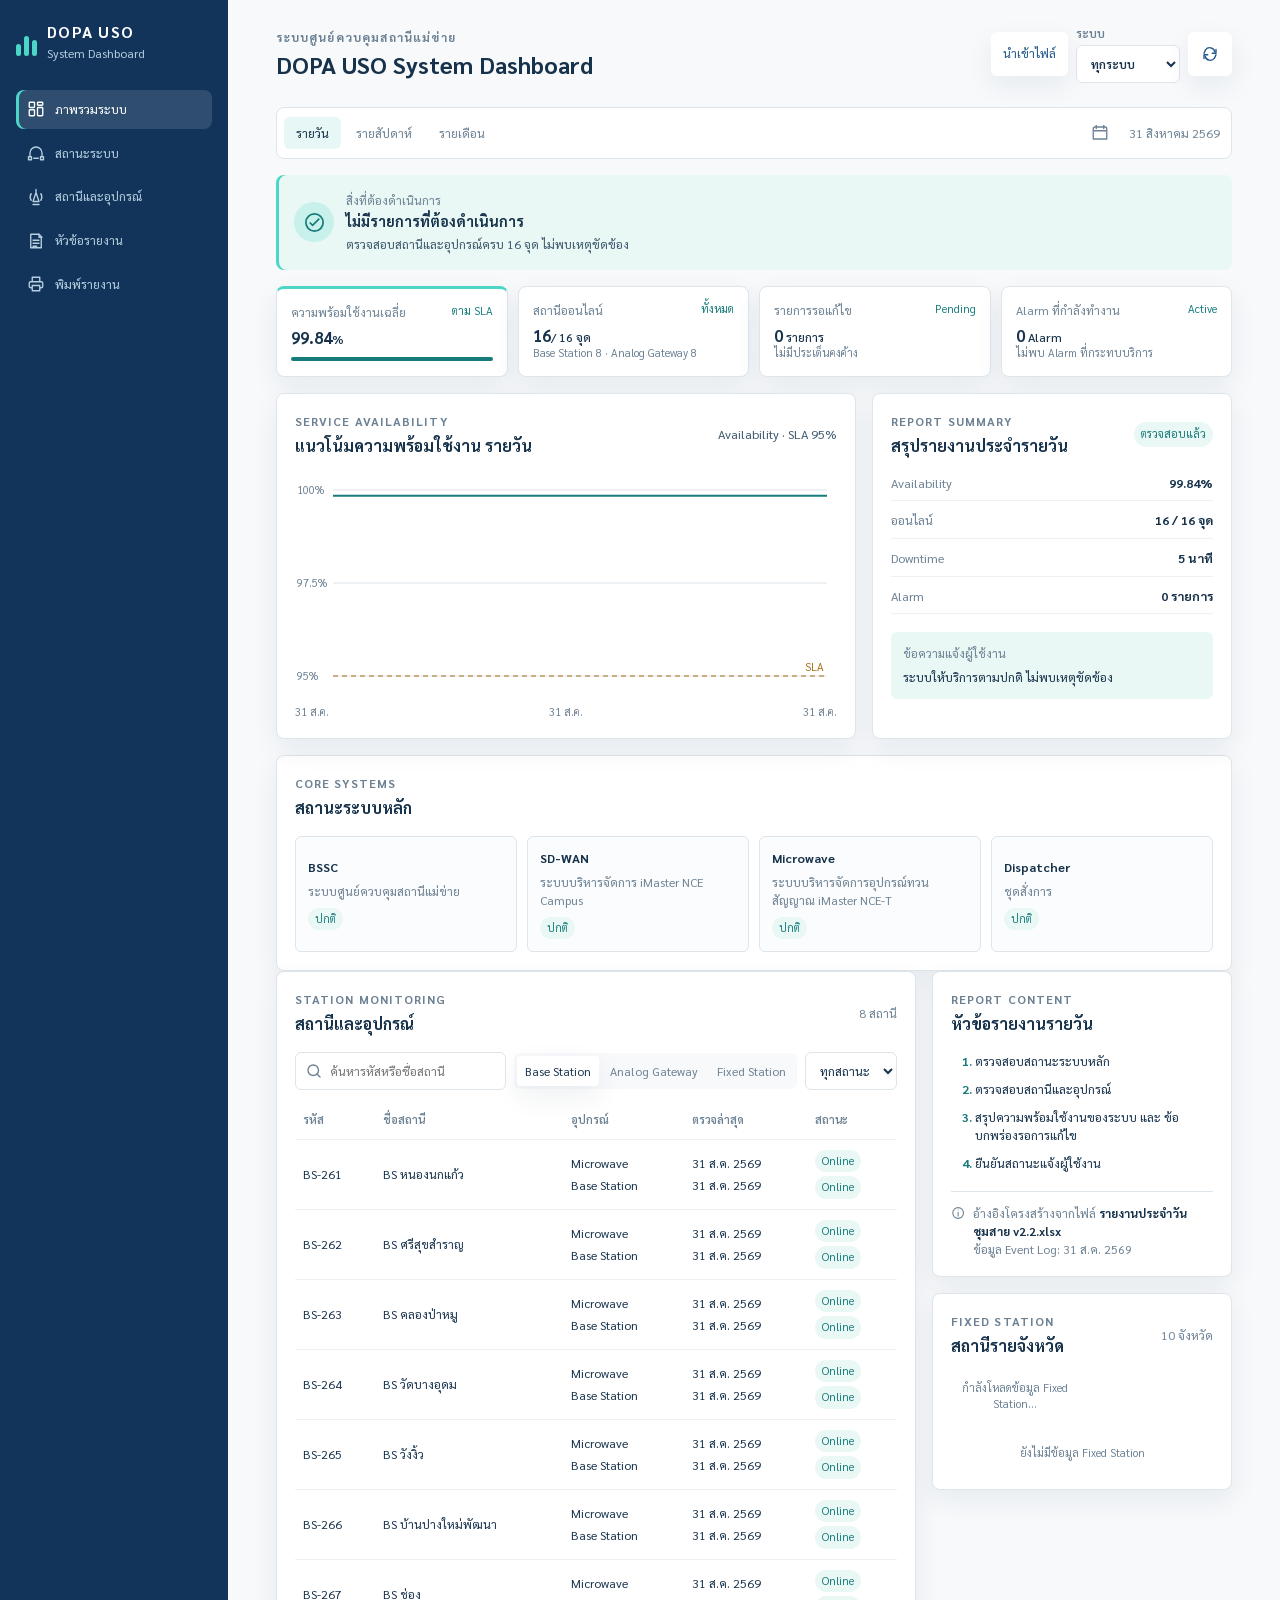
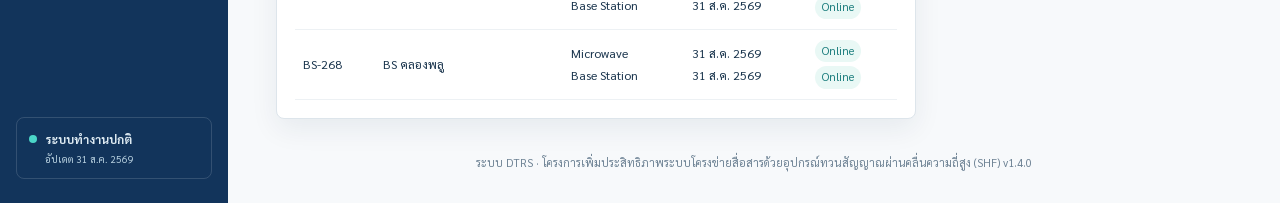
==== index.html @ a00d9adc "Integrate Fixed Station dashboard" ====
<!doctype html>
<html lang="th">

<head>
  <meta charset="UTF-8" />
  <meta name="viewport" content="width=device-width, initial-scale=1.0" />
  <meta name="theme-color" content="#12345b" />
  <meta name="description" content="แดชบอร์ดสรุปสถานะระบบ DTRS สำหรับรายงานรายวัน รายสัปดาห์ และรายเดือน" />
  <title>DOPA USO System Dashboard</title>
  <link rel="preconnect" href="https://fonts.googleapis.com" />
  <link rel="preconnect" href="https://fonts.gstatic.com" crossorigin />
  <link
    href="https://fonts.googleapis.com/css2?family=Inter:wght@400;500;600;700&family=Noto+Sans+Thai:wght@400;500;600;700&family=Sarabun:wght@400;500;600;700&display=swap"
    rel="stylesheet" />
  <link rel="stylesheet" href="./styles.css" />
  <link rel="stylesheet" href="./fixed-station.css" />
</head>

<body>
  <div class="app-shell">
    <aside class="sidebar" aria-label="เมนูหลัก">
      <div class="brand">
        <div class="brand-mark" aria-hidden="true"><span></span><span></span><span></span></div>
        <div>
          <strong>DOPA USO</strong>
          <small>System Dashboard</small>
        </div>
      </div>

      <nav class="nav-list">
        <button class="nav-item active" type="button" aria-current="page">
          <svg aria-hidden="true" viewBox="0 0 24 24">
            <rect x="3" y="3" width="7" height="7" rx="1" />
            <rect x="14" y="3" width="7" height="4" rx="1" />
            <rect x="14" y="10" width="7" height="11" rx="1" />
            <rect x="3" y="13" width="7" height="8" rx="1" />
          </svg>
          <span>ภาพรวมระบบ</span>
        </button>
        <button class="nav-item" type="button" data-scroll="systems">
          <svg aria-hidden="true" viewBox="0 0 24 24">
            <path d="M4 17v-5a8 8 0 0 1 16 0v5" />
            <path d="M2 17h4v4H2zM18 17h4v4h-4z" />
            <path d="M9 19h6" />
          </svg>
          <span>สถานะระบบ</span>
        </button>
        <button class="nav-item" type="button" data-scroll="stations">
          <svg aria-hidden="true" viewBox="0 0 24 24">
            <path d="M12 2v4M8 22h8M10 18h4M12 6l-4 12h8z" />
            <path d="M5.5 7.5a9 9 0 0 0 0 9M18.5 7.5a9 9 0 0 1 0 9" />
          </svg>
          <span>สถานีและอุปกรณ์</span>
        </button>
        <button class="nav-item" type="button" data-scroll="report-content">
          <svg aria-hidden="true" viewBox="0 0 24 24">
            <path d="M5 3h11l3 3v15H5z" />
            <path d="M16 3v4h4M8 11h8M8 15h8M8 19h5" />
          </svg>
          <span>หัวข้อรายงาน</span>
        </button>
        <button class="nav-item" id="print-report-nav" type="button">
          <svg aria-hidden="true" viewBox="0 0 24 24">
            <path d="M7 8V3h10v5M7 17H5a2 2 0 0 1-2-2v-4a2 2 0 0 1 2-2h14a2 2 0 0 1 2 2v4a2 2 0 0 1-2 2h-2M7 14h10v7H7z" />
          </svg>
          <span>พิมพ์รายงาน</span>
        </button>
      </nav>

      <div class="sidebar-note">
        <span class="live-dot"></span>
        <div><strong>ระบบทำงานปกติ</strong><small id="last-updated">อัปเดตข้อมูลล่าสุด</small></div>
      </div>
    </aside>

    <main class="main-content">
      <!-- Print-only header: logos + project title -->
      <div class="print-header" aria-hidden="true">
        <div class="print-logo-box">
          <img src="./logo/Nbtc.png" alt="สำนักงาน กสทช." class="print-logo-nbtc" />
        </div>
        <div class="print-header-center">
          <div class="print-project-title">
            การจัดซื้ออุปกรณ์พร้อมดำเนินการติดตั้ง<br><span class="print-project-name">โครงการเพิ่มประสิทธิภาพระบบโครงข่ายสื่อสารด้วยอุปกรณ์ทวนสัญญาณผ่านคลื่นความถี่สูง (SHF)</span><br>เพื่อสนับสนุนการปฏิบัติราชการและแก้ไขปัญหาให้กับประชาชนในพื้นที่ห่างไกล<br>สัญญาเลขที่ ๘๖๘๐๒๒๘
            ลงวันที่ ๒๓ กรกฎาคม ๒๕๖๘</div>
          <div class="print-period-label" id="print-period-label"></div>
        </div>
        <div class="print-logo-box">
          <img src="./logo/EX Forth.png" alt="Forth Corporation" class="print-logo-forth" />
        </div>
      </div>
      <header class="topbar">
        <div>
          <p class="eyebrow">ระบบศูนย์ควบคุมสถานีแม่ข่าย

          </p>
          <h1>DOPA USO System Dashboard</h1>
        </div>
        <div class="top-actions">
          <input id="import-file" type="file" accept=".xlsx,.xls" hidden />
          <input id="print-image-file" type="file" accept="image/*" multiple hidden />
          <button class="print-button" id="import-button" type="button" aria-label="นำเข้าไฟล์ Excel">
            <span>นำเข้าไฟล์</span>
          </button>
          <label class="select-wrap">
            <span>ระบบ</span>
            <select id="system-filter" aria-label="เลือกระบบ">
              <option value="all">ทุกระบบ</option>
              <option value="BSSC">BSSC</option>
              <option value="SD-WAN">SD-WAN</option>
              <option value="Microwave">Microwave</option>
              <option value="Dispatcher">Dispatcher</option>
            </select>
          </label>
          <button class="icon-button" id="refresh-button" type="button" aria-label="รีเฟรชข้อมูล" title="รีเฟรชข้อมูล">
            <svg aria-hidden="true" viewBox="0 0 24 24">
              <path d="M20 6v5h-5M4 18v-5h5" />
              <path d="M18.5 9A7 7 0 0 0 6 6.5L4 11M5.5 15A7 7 0 0 0 18 17.5l2-4.5" />
            </svg>
          </button>
        </div>
      </header>

      <section class="period-bar" aria-label="เลือกรอบรายงาน">
        <div class="segmented" role="tablist" aria-label="ช่วงเวลารายงาน">
          <button type="button" class="period-tab active" data-period="daily" role="tab"
            aria-selected="true">รายวัน</button>
          <button type="button" class="period-tab" data-period="weekly" role="tab"
            aria-selected="false">รายสัปดาห์</button>
          <button type="button" class="period-tab" data-period="monthly" role="tab"
            aria-selected="false">รายเดือน</button>
        </div>
        <div class="report-date">
          <button class="date-picker-button" id="date-picker-button" type="button" aria-label="เปิดตัวเลือกวันที่รายงาน"
            aria-controls="date-filter">
            <svg aria-hidden="true" viewBox="0 0 24 24">
              <path d="M5 4h14a2 2 0 0 1 2 2v14H3V6a2 2 0 0 1 2-2zM7 2v4M17 2v4M3 9h18" />
            </svg>
          </button>
          <button class="date-filter" id="date-filter" type="button" aria-label="เลือกวันที่รายงาน"
            aria-haspopup="dialog" aria-expanded="false">เลือกวันที่</button>
          <dialog class="calendar-dialog" id="calendar-dialog" aria-labelledby="calendar-month-label">
            <div class="calendar-head">
              <button class="calendar-nav" id="calendar-prev" type="button" aria-label="เดือนก่อนหน้า">‹</button>
              <strong id="calendar-month-label"></strong>
              <button class="calendar-nav" id="calendar-next" type="button" aria-label="เดือนถัดไป">›</button>
            </div>
            <div class="calendar-legend" aria-hidden="true">
              <span><i class="legend-swatch weekend"></i>วันเสาร์-อาทิตย์</span>
              <span><i class="legend-swatch selected"></i>ช่วงวันที่เลือก</span>
            </div>
            <div class="calendar-weekdays" aria-hidden="true">
              <span>อาทิตย์</span><span>จันทร์</span><span>อังคาร</span><span>พุธ</span><span>พฤหัส</span><span>ศุกร์</span><span>เสาร์</span>
            </div>
            <div class="calendar-grid" id="calendar-grid"></div>
          </dialog>
        </div>
      </section>

      <section class="action-center" aria-live="polite">
        <div class="action-copy">
          <div class="action-icon" aria-hidden="true">
            <svg viewBox="0 0 24 24">
              <path d="m7 12 3 3 7-7" />
              <circle cx="12" cy="12" r="9" />
            </svg>
          </div>
          <div>
            <p>สิ่งที่ต้องดำเนินการ</p>
            <h2 id="overall-title">ไม่มีรายการที่ต้องดำเนินการ</h2>
            <span id="overall-detail">ตรวจสอบสถานีและอุปกรณ์ครบ 16 จุด ไม่พบเหตุขัดข้อง</span>
          </div>
        </div>

      </section>

      <section class="kpi-grid" aria-label="ตัวชี้วัดสำคัญ">
        <article class="kpi-card primary">
          <div class="kpi-head"><span>ความพร้อมใช้งานเฉลี่ย</span><em id="availability-trend">ตาม SLA</em></div>
          <strong id="availability-kpi">100.00<small>%</small></strong>
          <div class="mini-progress"><i id="availability-progress"></i></div>
        </article>
        <article class="kpi-card">
          <div class="kpi-head"><span>สถานีออนไลน์</span><em>ทั้งหมด</em></div>
          <strong><span id="online-kpi">16</span><small>/ 16 จุด</small></strong>
          <p>Base Station 8 · Analog Gateway 8</p>
        </article>
        <article class="kpi-card">
          <div class="kpi-head"><span>รายการรอแก้ไข</span><em>Pending</em></div>
          <strong>0<small> รายการ</small></strong>
          <p>ไม่มีประเด็นคงค้าง</p>
        </article>
        <article class="kpi-card">
          <div class="kpi-head"><span>Alarm ที่กำลังทำงาน</span><em>Active</em></div>
          <strong>0<small> Alarm</small></strong>
          <p>ไม่พบ Alarm ที่กระทบบริการ</p>
        </article>
      </section>

      <section class="dashboard-grid">
        <article class="panel trend-panel">
          <div class="panel-header">
            <div>
              <p class="panel-kicker">SERVICE AVAILABILITY</p>
              <h3 id="trend-title">แนวโน้มความพร้อมใช้งาน 31 วัน</h3>
            </div>
            <div class="chart-legend" id="chart-legend"></div>
          </div>
          <div class="chart-wrap"><canvas id="availability-chart" aria-label="กราฟแนวโน้มความพร้อมใช้งาน"></canvas>
          </div>
          <div class="chart-axis"><span>1 ส.ค.</span><span>8 ส.ค.</span><span>15 ส.ค.</span><span>22 ส.ค.</span><span>31
              ส.ค.</span></div>
        </article>

        <article class="panel summary-panel">
          <div class="panel-header">
            <div>
              <p class="panel-kicker">REPORT SUMMARY</p>
              <h3 id="summary-title">สรุปรายงานประจำวัน</h3>
            </div><span class="verified">ตรวจสอบแล้ว</span>
          </div>
          <dl class="summary-list" id="summary-list"></dl>
          <div class="customer-message">
            <span>ข้อความแจ้งผู้ใช้งาน</span>
            <p id="customer-message">ระบบให้บริการตามปกติ ไม่พบเหตุขัดข้อง</p>
          </div>
        </article>
      </section>

      <section class="panel" id="systems">
        <div class="panel-header">
          <div>
            <p class="panel-kicker">CORE SYSTEMS</p>
            <h3>สถานะระบบหลัก</h3>
          </div>
          <span class="subtle" id="system-count" hidden></span>
        </div>
        <div class="system-grid" id="system-grid"></div>
      </section>

      <section class="dashboard-grid lower-grid">
        <article class="panel stations-panel" id="stations">
          <div class="panel-header">
            <div>
              <p class="panel-kicker">STATION MONITORING</p>
              <h3>สถานีและอุปกรณ์</h3>
            </div>
            <span class="subtle" id="station-result-count">8 สถานี</span>
          </div>
          <div class="station-tools">
            <label class="search-field">
              <svg aria-hidden="true" viewBox="0 0 24 24">
                <circle cx="11" cy="11" r="7" />
                <path d="m20 20-4-4" />
              </svg>
              <input id="station-search" type="search" placeholder="ค้นหารหัสหรือชื่อสถานี" autocomplete="off" />
            </label>
            <div class="station-toggle" role="group" aria-label="ประเภทสถานี">
              <button type="button" class="station-type active" data-type="base">Base Station</button>
              <button type="button" class="station-type" data-type="gateway">Analog Gateway</button>
            </div>
            <label class="status-filter">
              <span class="sr-only">กรองสถานะ</span>
              <select id="station-status" aria-label="กรองสถานะสถานี">
                <option value="all">ทุกสถานะ</option>
                <option value="online">Online</option>
                <option value="warning">Warning</option>
                <option value="down">Down</option>
              </select>
            </label>
          </div>
          <div class="table-wrap">
            <table>
              <thead>
                <tr>
                  <th>รหัส</th>
                  <th>ชื่อสถานี</th>
                  <th>อุปกรณ์</th>
                  <th>ตรวจล่าสุด</th>
                  <th>สถานะ</th>
                </tr>
              </thead>
              <tbody id="station-rows"></tbody>
            </table>
          </div>
        </article>

        <article class="panel report-panel" id="report-content">
          <div class="panel-header">
            <div>
              <p class="panel-kicker">REPORT CONTENT</p>
              <h3 id="content-title">หัวข้อรายงานรายวัน</h3>
            </div>
          </div>
          <ol class="report-checklist" id="report-checklist"></ol>
          <div class="source-note">
            <svg aria-hidden="true" viewBox="0 0 24 24">
              <circle cx="12" cy="12" r="9" />
              <path d="M12 11v6M12 7h.01" />
            </svg>
            <p>อ้างอิงโครงสร้างจากไฟล์ <strong id="data-source-name">รายงานประจำวันชุมสาย v2.1.xlsx</strong><br><span
                id="data-source-range">ข้อมูล Event Log</span></p>
          </div>
        </article>
      </section>

      <section class="print-only-stations panel print-station-frame" id="print-base-section" aria-label="สถานี Base Station สำหรับพิมพ์">
        <div class="panel-header">
          <div>
            <p class="panel-kicker">STATION MONITORING</p>
            <h3>สถานีและอุปกรณ์ · Base Station</h3>
          </div>
          <span class="subtle" id="print-base-count">8 สถานี</span>
        </div>
        <div class="table-wrap">
          <table>
            <thead><tr><th>รหัส</th><th>ชื่อสถานี</th><th>อุปกรณ์</th><th>ตรวจล่าสุด</th><th>สถานะ</th></tr></thead>
            <tbody id="print-base-rows"></tbody>
          </table>
        </div>
      </section>

      <section class="print-page-two" id="print-report-page" aria-label="รายงานหน้าที่ 2">
        <div class="print-page-frame">
          <div class="print-header">
            <div class="print-logo-box">
              <img src="./logo/Nbtc.png" alt="สำนักงาน กสทช." class="print-logo-nbtc" />
            </div>
            <div class="print-header-center">
              <div class="print-project-title">
                การจัดซื้ออุปกรณ์พร้อมดำเนินการติดตั้ง<br><span class="print-project-name">โครงการเพิ่มประสิทธิภาพระบบโครงข่ายสื่อสารด้วยอุปกรณ์ทวนสัญญาณผ่านคลื่นความถี่สูง (SHF)</span><br>เพื่อสนับสนุนการปฏิบัติราชการและแก้ไขปัญหาให้กับประชาชนในพื้นที่ห่างไกล<br>สัญญาเลขที่ ๘๖๘๐๒๒๘
                ลงวันที่ ๒๓ กรกฎาคม ๒๕๖๘
              </div>
              <div class="print-period-label" id="print-period-label-page2"></div>
            </div>
            <div class="print-logo-box">
              <img src="./logo/EX Forth.png" alt="Forth Corporation" class="print-logo-forth" />
            </div>
          </div>
          <div class="print-report-overview" data-print-overview="2"></div>
          <div class="print-station-frame print-station-frame-page2">
            <div class="print-page-section-head print-content-section-head">
              <div>
                <p class="panel-kicker">STATION MONITORING</p>
                <h2>สถานีและอุปกรณ์ · Analog Gateway</h2>
              </div>
              <span class="subtle" id="print-gateway-count">8 สถานี</span>
            </div>
            <div class="table-wrap">
              <table>
                <thead><tr><th>รหัส</th><th>ชื่อสถานี</th><th>อุปกรณ์</th><th>ตรวจล่าสุด</th><th>สถานะ</th></tr></thead>
                <tbody id="print-gateway-rows"></tbody>
              </table>
            </div>
          </div>
        </div>
      </section>

      <section class="print-page-three" id="print-image-page" aria-label="รายงานหน้าสุดท้าย">
        <div class="print-page-frame print-image-page-frame">
          <div class="print-header">
            <div class="print-logo-box">
              <img src="./logo/Nbtc.png" alt="สำนักงาน กสทช." class="print-logo-nbtc" />
            </div>
            <div class="print-header-center">
              <div class="print-project-title">
                การจัดซื้ออุปกรณ์พร้อมดำเนินการติดตั้ง<br><span class="print-project-name">โครงการเพิ่มประสิทธิภาพระบบโครงข่ายสื่อสารด้วยอุปกรณ์ทวนสัญญาณผ่านคลื่นความถี่สูง (SHF)</span><br>เพื่อสนับสนุนการปฏิบัติราชการและแก้ไขปัญหาให้กับประชาชนในพื้นที่ห่างไกล<br>สัญญาเลขที่ ๘๖๘๐๒๒๘
                ลงวันที่ ๒๓ กรกฎาคม ๒๕๖๘
              </div>
              <div class="print-period-label" id="print-period-label-page3"></div>
            </div>
            <div class="print-logo-box">
              <img src="./logo/EX Forth.png" alt="Forth Corporation" class="print-logo-forth" />
            </div>
          </div>
          <div class="print-report-overview" data-print-overview="3"></div>
          <div class="print-page-section-head print-image-page-head print-content-section-head">
            <div>
              <p class="panel-kicker">ATTACHED IMAGES</p>
              <h2>รูปภาพประกอบรายงาน</h2>
            </div>
          </div>
          <div class="print-image-grid" id="print-image-grid"></div>
        </div>
      </section>

      <footer>ระบบ DTRS · โครงการเพิ่มประสิทธิภาพระบบโครงข่ายสื่อสารด้วยอุปกรณ์ทวนสัญญาณผ่านคลื่นความถี่สูง (SHF) <span
          id="app-version"></span>
      </footer>
    </main>
  </div>

  <dialog class="system-dialog" id="system-dialog">
    <div class="dialog-head">
      <div>
        <p class="panel-kicker">SYSTEM DETAIL</p>
        <h2 id="dialog-title">รายละเอียดระบบ</h2>
      </div>
      <button class="dialog-close" id="dialog-close" type="button" aria-label="ปิดหน้าต่าง">×</button>
    </div>
    <p class="dialog-scope" id="dialog-scope"></p>
    <div class="dialog-metrics">
      <div><span>สถานะ</span><strong class="status-ok">ปกติ</strong></div>
      <div><span>Availability</span><strong id="dialog-availability">100.00%</strong></div>
      <div><span>Downtime</span><strong id="dialog-downtime">0 นาที</strong></div>
    </div>
    <div class="dialog-message"><strong>ข้อความแจ้งผู้ใช้งาน</strong>
      <p>ให้บริการตามปกติ ไม่พบเหตุขัดข้อง</p>
      <a class="dialog-system-link" id="dialog-system-link" href="#" target="_blank" rel="noopener noreferrer" hidden>
        เปิดระบบ BSSC →
      </a>
    </div>
  </dialog>
  <dialog class="system-dialog lightbox-dialog" id="lightbox-dialog">
    <div class="dialog-head">
      <div>
        <p class="panel-kicker">IMAGE PREVIEW</p>
        <h2 id="lightbox-title">รูปภาพประกอบรายงาน</h2>
      </div>
      <button class="dialog-close" id="lightbox-close" type="button" aria-label="ปิดหน้าต่าง">×</button>
    </div>
    <div class="lightbox-body">
      <img id="lightbox-img" src="" alt="รูปภาพขนาดใหญ่" />
    </div>
    <div class="lightbox-actions">
      <button class="print-button" id="lightbox-replace-btn" type="button">
        <span>เปลี่ยนรูปภาพ</span>
      </button>
      <button class="print-button danger-btn" id="lightbox-remove-btn" type="button">
        <span>ลบรูปภาพ</span>
      </button>
    </div>
  </dialog>
  <dialog class="print-preview-modal" id="print-preview-modal" aria-labelledby="preview-modal-title">
    <div class="modal-top-bar">
      <div class="modal-title-group">
        <p class="panel-kicker">PRINT PREVIEW</p>
        <h2 id="preview-modal-title">ตัวอย่างรายงานก่อนพิมพ์</h2>
      </div>
      <div class="modal-action-group">
        <button class="print-button" id="preview-attach-btn" type="button">
          <span>แนบรูปภาพ</span>
        </button>
        <button class="print-button primary-action" id="preview-print-btn" type="button">
          <span>พิมพ์รายงาน</span>
        </button>
        <button class="dialog-close" id="preview-modal-close" type="button" aria-label="ปิดหน้าต่าง">x</button>
      </div>
    </div>
    <div class="modal-preview-body">
      <div class="paper-preview-container">
        <div class="paper-sheet-header"><span>หน้า 1 / Page 1</span><small>สถานะระบบหลัก + Base Station</small></div>
        <div class="paper-sheet" id="preview-page1-sheet">
          <div class="print-header" style="display:flex;align-items:center;justify-content:space-between;gap:10px;padding-bottom:6px;margin-bottom:10px;border-bottom:1.5px solid #cbd6de;">
            <div class="print-logo-box" style="flex:0 0 108px;display:flex;align-items:center;justify-content:center;">
              <img src="./logo/Nbtc.png" alt="สำนักงาน กสทช." style="max-width:60px;max-height:60px;object-fit:contain;" />
            </div>
            <div style="flex:1;text-align:center;">
              <div class="print-project-title preview-project-title" style="font-size:10.5px;font-weight:700;color:#17324b;line-height:1.45;">
                การจัดซื้ออุปกรณ์พร้อมดำเนินการติดตั้ง<br><span class="print-project-name">โครงการเพิ่มประสิทธิภาพระบบโครงข่ายสื่อสารด้วยอุปกรณ์ทวนสัญญาณผ่านคลื่นความถี่สูง (SHF)</span><br>เพื่อสนับสนุนการปฏิบัติราชการและแก้ไขปัญหาให้กับประชาชนในพื้นที่ห่างไกล<br>สัญญาเลขที่ ๘๖๘๐๒๒๘
                ลงวันที่ ๒๓ กรกฎาคม ๒๕๖๘
              </div>
              <div style="margin-top:3px;font-size:10px;color:#17324b;font-weight:500;" id="print-period-label-modal"></div>
            </div>
            <div class="print-logo-box" style="flex:0 0 108px;display:flex;align-items:center;justify-content:center;">
              <img src="./logo/EX Forth.png" alt="Forth Corporation" style="max-width:112px;max-height:54px;object-fit:contain;" />
            </div>
          </div>
          <div class="preview-page1-content" id="preview-page1-content"></div>
        </div>

        <div class="paper-sheet-header"><span>หน้า 2 / Page 2</span><small>Analog Gateway</small></div>
        <div class="paper-sheet preview-print-frame" id="preview-page2-sheet">
          <div class="print-header" style="display:flex;align-items:center;justify-content:space-between;gap:10px;padding-bottom:6px;margin-bottom:10px;border-bottom:1.5px solid #cbd6de;">
            <div class="print-logo-box" style="flex:0 0 108px;display:flex;align-items:center;justify-content:center;">
              <img src="./logo/Nbtc.png" alt="สำนักงาน กสทช." style="max-width:60px;max-height:60px;object-fit:contain;" />
            </div>
            <div style="flex:1;text-align:center;">
              <div class="print-project-title preview-project-title" style="font-size:10.5px;font-weight:700;color:#17324b;line-height:1.45;">
                การจัดซื้ออุปกรณ์พร้อมดำเนินการติดตั้ง<br><span class="print-project-name">โครงการเพิ่มประสิทธิภาพระบบโครงข่ายสื่อสารด้วยอุปกรณ์ทวนสัญญาณผ่านคลื่นความถี่สูง (SHF)</span><br>เพื่อสนับสนุนการปฏิบัติราชการและแก้ไขปัญหาให้กับประชาชนในพื้นที่ห่างไกล<br>สัญญาเลขที่ ๘๖๘๐๒๒๘
                ลงวันที่ ๒๓ กรกฎาคม ๒๕๖๘
              </div>
              <div style="margin-top:3px;font-size:10px;color:#17324b;font-weight:500;" id="print-period-label-modal-page2"></div>
            </div>
            <div class="print-logo-box" style="flex:0 0 108px;display:flex;align-items:center;justify-content:center;">
              <img src="./logo/EX Forth.png" alt="Forth Corporation" style="max-width:112px;max-height:54px;object-fit:contain;" />
            </div>
          </div>
          <div class="preview-print-overview" data-preview-overview="2"></div>
          <div id="preview-gateway-content"></div>
        </div>

        <div class="paper-sheet-header"><span>หน้าสุดท้าย / Final Page</span><small>รูปภาพประกอบรายงาน</small></div>
        <div class="paper-sheet preview-print-frame preview-final-image-sheet" id="preview-page3-sheet">
          <div class="print-header" style="display:flex;align-items:center;justify-content:space-between;gap:10px;padding-bottom:6px;margin-bottom:10px;border-bottom:1.5px solid #cbd6de;">
            <div class="print-logo-box" style="flex:0 0 108px;display:flex;align-items:center;justify-content:center;">
              <img src="./logo/Nbtc.png" alt="สำนักงาน กสทช." style="max-width:60px;max-height:60px;object-fit:contain;" />
            </div>
            <div style="flex:1;text-align:center;">
              <div class="print-project-title preview-project-title" style="font-size:10.5px;font-weight:700;color:#17324b;line-height:1.45;">
                การจัดซื้ออุปกรณ์พร้อมดำเนินการติดตั้ง<br><span class="print-project-name">โครงการเพิ่มประสิทธิภาพระบบโครงข่ายสื่อสารด้วยอุปกรณ์ทวนสัญญาณผ่านคลื่นความถี่สูง (SHF)</span><br>เพื่อสนับสนุนการปฏิบัติราชการและแก้ไขปัญหาให้กับประชาชนในพื้นที่ห่างไกล<br>สัญญาเลขที่ ๘๖๘๐๒๒๘
                ลงวันที่ ๒๓ กรกฎาคม ๒๕๖๘
              </div>
              <div style="margin-top:3px;font-size:10px;color:#17324b;font-weight:500;" id="print-period-label-modal-page3"></div>
            </div>
            <div class="print-logo-box" style="flex:0 0 108px;display:flex;align-items:center;justify-content:center;">
              <img src="./logo/EX Forth.png" alt="Forth Corporation" style="max-width:112px;max-height:54px;object-fit:contain;" />
            </div>
          </div>
          <div class="preview-print-overview" data-preview-overview="3"></div>
          <div class="preview-image-section-wrap">
            <p class="preview-section-title">รูปภาพประกอบรายงาน (Attached Images)</p>
            <div class="preview-image-grid" id="preview-image-grid"></div>
          </div>
        </div>
      </div>
    </div>
  </dialog>
  <div class="toast" id="toast" role="status">อัปเดตข้อมูลล่าสุดแล้ว</div>
  <script src="./data.js"></script>
  <script src="https://cdn.jsdelivr.net/npm/xlsx@0.18.5/dist/xlsx.full.min.js"></script>
  <script src="./app.js"></script>
  <script src="./fixed-station.js"></script>
</body>

</html>
---- styles.css ----
:root {
  --font-primary: "Sarabun", "Noto Sans Thai", "Inter", system-ui, sans-serif;
  --font-display: "Sarabun", "Noto Sans Thai", "Inter", system-ui, sans-serif;
  --size-xs: 12px;
  --size-sm: 12.16px;
  --size-md: 12.48px;
  --size-lg: 13.12px;
  --size-xl: 14.4px;
  --size-2xl: 16px;
  --size-3xl: 16.48px;
  --size-4xl: 23.68px;
  --text-primary: #3d586c;
  --text-secondary: #17324b;
  --text-tertiary: #6c8193;
  --surface-muted: #fff;
  --surface-raised: #f7f9fb;
  --surface-strong: #fbfcfd;
  --border: #dde5eb;
  --accent: #4bd6c8;
  --accent-dark: #177b7b;
  --danger: #b64752;
  --warning: #a86d12;
  --motion: 180ms ease;
  --radius-sm: 6px;
  --radius-md: 8px;
  --radius-lg: 9px;
  --shadow-card: rgba(16, 47, 75, .07) 0 10px 28px;
}

* {
  box-sizing: border-box;
}

html {
  scroll-behavior: smooth;
}

body {
  margin: 0;
  color: var(--text-primary);
  background: var(--surface-raised);
  font: 400 var(--size-md)/1.5 var(--font-primary);
}

button,
input,
select {
  font: inherit;
}

button,
select {
  cursor: pointer;
}

button:focus-visible,
input:focus-visible,
select:focus-visible {
  outline: 3px solid var(--accent);
  outline-offset: 2px;
}

.app-shell {
  min-height: 100vh;
  display: grid;
  grid-template-columns: 228px minmax(0, 1fr);
}

.sidebar {
  position: static;
  overflow: visible;
  display: flex;
  flex-direction: column;
  gap: 28px;
  padding: 24px 16px;
  color: #dce9f1;
  background: #12345b;
}

.brand {
  display: flex;
  align-items: center;
  gap: 10px;
}

.brand strong,
.brand small {
  display: block;
}

.brand strong {
  color: #fff;
  font: 700 var(--size-2xl)/1 var(--font-display);
  letter-spacing: .08em;
}

.brand small {
  margin-top: 4px;
  color: #b7d0df;
  font-size: var(--size-xs);
}

.brand-mark {
  display: flex;
  align-items: end;
  gap: 3px;
  height: 25px;
}

.brand-mark span {
  width: 5px;
  border-radius: 4px;
  background: var(--accent);
}

.brand-mark span:nth-child(1) {
  height: 12px;
}

.brand-mark span:nth-child(2) {
  height: 20px;
}

.brand-mark span:nth-child(3) {
  height: 16px;
}

.nav-list {
  display: grid;
  gap: 5px;
}

.nav-item,
.icon-button,
.print-button,
.period-tab,
.station-type,
.dialog-close {
  border: 0;
  color: inherit;
  background: transparent;
  transition: background var(--motion), color var(--motion);
}

.nav-item {
  display: flex;
  align-items: center;
  gap: 10px;
  padding: 10px 11px;
  border-radius: var(--radius-md);
  color: #b7d0df;
  text-align: left;
}

.nav-item:hover,
.nav-item.active {
  color: #fff;
  background: rgba(255, 255, 255, .12);
}

.nav-item.active {
  box-shadow: inset 3px 0 var(--accent);
}

.nav-item svg,
.print-button svg,
.icon-button svg,
.report-date svg,
.search-field svg,
.source-note svg {
  width: 18px;
  height: 18px;
  fill: none;
  stroke: currentColor;
  stroke-linecap: round;
  stroke-linejoin: round;
  stroke-width: 1.8;
}

.sidebar-note {
  display: flex;
  gap: 8px;
  align-items: start;
  margin-top: auto;
  padding: 12px;
  border: 1px solid rgba(255, 255, 255, .14);
  border-radius: var(--radius-md);
  font-size: var(--size-xs);
}

.sidebar-note strong,
.sidebar-note small {
  display: block;
}

.sidebar-note small {
  margin-top: 3px;
  color: #b7d0df;
}

.live-dot {
  width: 8px;
  height: 8px;
  margin-top: 5px;
  border-radius: 50%;
  background: var(--accent);
}

.main-content {
  min-width: 0;
  padding: 24px clamp(18px, 4vw, 48px) 28px;
}

.topbar,
.period-bar,
.panel-header,
.top-actions,
.action-center,
.action-copy,
.kpi-head,
.station-tools {
  display: flex;
  align-items: center;
}

.topbar,
.period-bar,
.panel-header {
  justify-content: space-between;
  gap: 16px;
}

.topbar {
  margin-bottom: 24px;
}

.eyebrow,
.panel-kicker {
  margin: 0 0 4px;
  color: var(--text-tertiary);
  font-size: var(--size-xs);
  font-weight: 700;
  letter-spacing: .09em;
}

h1,
h2,
h3 {
  color: var(--text-secondary);
}

h1 {
  margin: 0;
  font: 700 var(--size-4xl)/1.2 var(--font-display);
}

h2 {
  margin: 0 0 2px;
  font-size: var(--size-xl);
}

h3 {
  margin: 0;
  font-size: var(--size-2xl);
}

.top-actions {
  gap: 8px;
}

.select-wrap {
  display: grid;
  gap: 3px;
  color: var(--text-tertiary);
  font-size: var(--size-xs);
  font-weight: 600;
}

select,
.search-field input {
  min-height: 38px;
  border: 1px solid var(--border);
  border-radius: var(--radius-sm);
  color: var(--text-secondary);
  background: var(--surface-muted);
  padding: 0 10px;
}

.print-button,
.icon-button {
  min-height: 44px;
  border-radius: var(--radius-sm);
  color: #205789;
  background: var(--surface-muted);
  box-shadow: var(--shadow-card);
}

.print-button {
  display: inline-flex;
  align-items: center;
  gap: 7px;
  padding: 0 12px;
}

.icon-button {
  width: 44px;
  display: grid;
  place-items: center;
}

.period-bar {
  margin-bottom: 16px;
  padding: 7px;
  border: 1px solid var(--border);
  border-radius: var(--radius-md);
  background: var(--surface-muted);
}

.segmented {
  display: flex;
  gap: 3px;
}

.period-tab {
  padding: 7px 12px;
  border-radius: var(--radius-sm);
  color: var(--text-tertiary);
}

.period-tab:hover,
.period-tab.active {
  color: var(--text-secondary);
  background: #e7f7f5;
}

.report-date {
  display: flex;
  gap: 7px;
  align-items: center;
  color: var(--text-tertiary);
  font-size: var(--size-sm);
}

.date-filter {
  min-height: 36px;
  border: 0;
  border-radius: var(--radius-sm);
  padding: 0 4px;
  color: var(--text-tertiary);
  background: transparent;
  text-align: left;
}

.date-filter:hover {
  color: var(--text-secondary);
  background: #e7f7f5;
}

.date-picker-button {
  display: grid;
  place-items: center;
  width: 36px;
  min-height: 36px;
  border: 0;
  border-radius: var(--radius-sm);
  color: inherit;
  background: transparent;
}

.date-picker-button:hover {
  color: var(--text-secondary);
  background: #e7f7f5;
}

.calendar-dialog {
  position: fixed;
  width: min(340px, calc(100vw - 24px));
  margin: 0;
  padding: 6px;
  border: 1px solid #b9c5d3;
  border-radius: var(--radius-md);
  color: var(--text-secondary);
  background: var(--surface-muted);
  box-shadow: rgba(16, 47, 75, .18) 0 14px 36px;
}

.calendar-dialog::backdrop {
  background: rgba(18, 52, 91, .16);
}

.calendar-head {
  display: grid;
  grid-template-columns: 44px minmax(0, 1fr) 44px;
  align-items: center;
  gap: 4px;
  text-align: center;
}

.calendar-head strong {
  font-size: var(--size-lg);
}

.calendar-nav {
  display: grid;
  place-items: center;
  width: 44px;
  min-height: 44px;
  border: 0;
  border-radius: 50%;
  color: var(--text-secondary);
  background: transparent;
  font-size: 28px;
  line-height: 1;
}

.calendar-nav:hover {
  background: #e7f7f5;
}

.calendar-legend {
  display: flex;
  flex-wrap: wrap;
  gap: 8px;
  margin: 10px 0 12px;
  color: var(--text-tertiary);
  font-size: 11px;
}

.calendar-legend span {
  display: inline-flex;
  align-items: center;
  gap: 6px;
}

.legend-swatch {
  width: 10px;
  height: 10px;
  border-radius: 3px;
  background: #bfc1c3;
}

.legend-swatch.selected {
  background: #0d5bff;
}

.calendar-weekdays,
.calendar-grid {
  display: grid;
  grid-template-columns: repeat(7, minmax(0, 1fr));
  gap: 2px;
}

.calendar-weekdays {
  margin-bottom: 6px;
  color: var(--text-secondary);
  font-size: var(--size-xs);
  text-align: center;
}

.calendar-day {
  min-height: 44px;
  border: 0;
  border-radius: 10px;
  color: var(--text-secondary);
  background: transparent;
}

.calendar-day.weekend {
  background: #bfc1c3;
}

.calendar-day.outside-month {
  color: #bac3d1;
  background: transparent;
}

.calendar-day.selected {
  color: #fff;
  background: #0d5bff;
}

.calendar-day:not(:disabled):hover {
  box-shadow: inset 0 0 0 2px #8fb2ff;
}

.calendar-day:disabled {
  cursor: not-allowed;
  opacity: .6;
}

.action-center {
  justify-content: space-between;
  gap: 20px;
  margin-bottom: 16px;
  padding: 16px 18px;
  border-radius: var(--radius-md);
  background: #e9f8f5;
  box-shadow: inset 3px 0 var(--accent);
}

.action-copy {
  gap: 12px;
}

.action-copy p {
  margin: 0 0 2px;
  color: var(--text-tertiary);
  font-size: var(--size-sm);
}

.action-icon {
  display: grid;
  flex: 0 0 40px;
  place-items: center;
  width: 40px;
  height: 40px;
  border-radius: 50%;
  color: var(--accent-dark);
  background: #c8f1eb;
}

.action-icon svg {
  width: 23px;
  height: 23px;
  fill: none;
  stroke: currentColor;
  stroke-width: 1.8;
}

.health-overview {
  display: grid;
  justify-items: end;
  gap: 2px;
  color: var(--text-tertiary);
  font-size: var(--size-xs);
}

.health-overview strong {
  color: var(--text-secondary);
  font-size: var(--size-2xl);
}

.health-overview strong small {
  font-size: var(--size-sm);
  font-weight: 400;
}

.health-dots {
  display: flex;
  gap: 4px;
}

.health-dots i {
  width: 7px;
  height: 7px;
  border-radius: 50%;
  background: var(--accent-dark);
}

.kpi-grid {
  display: grid;
  grid-template-columns: repeat(4, minmax(0, 1fr));
  gap: 10px;
  margin-bottom: 16px;
}

.kpi-card,
.panel {
  min-width: 0;
  border: 1px solid var(--border);
  border-radius: var(--radius-md);
  background: var(--surface-muted);
  box-shadow: var(--shadow-card);
}

.kpi-card {
  padding: 14px;
}

.kpi-card.primary {
  border-top: 3px solid var(--accent);
}

.kpi-head {
  justify-content: space-between;
  gap: 5px;
  color: var(--text-tertiary);
  font-size: var(--size-xs);
}

.kpi-head em {
  color: var(--accent-dark);
  font-size: 11px;
  font-style: normal;
}

.kpi-card>strong {
  display: block;
  margin: 8px 0 2px;
  color: var(--text-secondary);
  font: 700 var(--size-3xl)/1 var(--font-display);
}

.kpi-card>strong small {
  font: 500 var(--size-sm)/1 var(--font-primary);
}

.kpi-card p {
  margin: 0;
  color: var(--text-tertiary);
  font-size: 11px;
}

.mini-progress {
  height: 4px;
  margin-top: 12px;
  overflow: hidden;
  border-radius: 4px;
  background: #e6eef2;
}

.mini-progress i {
  display: block;
  width: 100%;
  height: 100%;
  background: var(--accent-dark);
}

.dashboard-grid {
  display: grid;
  grid-template-columns: minmax(0, 1.45fr) minmax(280px, .9fr);
  gap: 16px;
  margin-bottom: 16px;
}

.panel {
  padding: 18px;
}

.panel-header {
  margin-bottom: 16px;
}

.subtle,
.verified {
  color: var(--text-tertiary);
  font-size: var(--size-xs);
}

#system-count {
  display: none !important;
}

.verified {
  font-size: 11px;
  padding: 4px 7px;
  border-radius: 20px;
  color: var(--accent-dark);
  background: #e9f8f5;
}

.chart-wrap {
  min-height: 230px;
}

canvas {
  display: block;
  width: 100%;
  max-width: 100%;
}

.chart-axis {
  display: flex;
  justify-content: space-between;
  color: var(--text-tertiary);
  font-size: 11px;
}

.summary-list {
  display: grid;
  gap: 10px;
  margin: 0;
}

.summary-list div {
  display: flex;
  justify-content: space-between;
  gap: 12px;
  padding-bottom: 8px;
  border-bottom: 1px solid #edf1f4;
}

.summary-list dt {
  color: var(--text-tertiary);
}

.summary-list dd {
  margin: 0;
  color: var(--text-secondary);
  font-weight: 700;
}

.customer-message,
.dialog-message {
  margin-top: 18px;
  padding: 12px;
  border-radius: var(--radius-sm);
  background: #e9f8f5;
}

.customer-message span {
  color: var(--text-tertiary);
  font-size: var(--size-xs);
}

.customer-message p,
.dialog-message p {
  margin: 5px 0 0;
  color: var(--text-secondary);
}

.dialog-system-link {
  display: inline-flex;
  align-items: center;
  justify-content: center;
  margin-top: 12px;
  padding: 9px 12px;
  border-radius: var(--radius-sm);
  color: #fff;
  background: var(--accent-dark);
  text-decoration: none;
  font-weight: 600;
}

.dialog-system-link:hover {
  filter: brightness(.94);
}

.dialog-system-link[hidden] {
  display: none;
}

.system-grid {
  display: grid;
  grid-template-columns: repeat(4, minmax(0, 1fr));
  gap: 10px;
}

.system-card {
  min-height: 96px;
  padding: 12px;
  border: 1px solid var(--border);
  border-radius: var(--radius-sm);
  color: inherit;
  background: var(--surface-strong);
  text-align: left;
}

.system-card:hover {
  border-color: var(--accent);
  background: #f1fbfa;
}

.system-card h4 {
  margin: 0 0 5px;
  color: var(--text-secondary);
}

.system-card p {
  margin: 0 0 8px;
  color: var(--text-tertiary);
  font-size: var(--size-xs);
}

.lower-grid {
  align-items: start;
}

.station-tools {
  flex-wrap: wrap;
  gap: 8px;
  margin-bottom: 12px;
}

.search-field {
  position: relative;
  flex: 1 1 180px;
}

.search-field svg {
  position: absolute;
  top: 10px;
  left: 10px;
  color: var(--text-tertiary);
}

.search-field input {
  width: 100%;
  padding-left: 34px;
}

.station-toggle {
  display: flex;
  gap: 3px;
  padding: 3px;
  border-radius: var(--radius-sm);
  background: var(--surface-raised);
}

.station-type {
  padding: 6px 8px;
  border-radius: 4px;
  color: var(--text-tertiary);
  font-size: var(--size-xs);
}

.station-type.active {
  color: var(--text-secondary);
  background: var(--surface-muted);
  box-shadow: var(--shadow-card);
}

.table-wrap {
  overflow-x: auto;
}

table {
  width: 100%;
  min-width: 540px;
  border-collapse: collapse;
  font-size: var(--size-sm);
}

th,
td {
  padding: 10px 8px;
  border-bottom: 1px solid #edf1f4;
  text-align: left;
  white-space: nowrap;
}

th {
  color: var(--text-tertiary);
  font-size: 11px;
  font-weight: 600;
}

td {
  color: var(--text-secondary);
}

tbody tr:hover {
  background: var(--surface-raised);
}

.status-ok,
.status-online,
.status-warning,
.status-down {
  display: inline-flex;
  padding: 3px 7px;
  border-radius: 20px;
  font-size: 11px;
}

.status-ok,
.status-online {
  color: var(--accent-dark);
  background: #e9f8f5;
}

.status-warning {
  color: var(--warning);
  background: #fff4df;
}

.status-down {
  color: var(--danger);
  background: #fdecee;
}

.report-checklist {
  display: grid;
  gap: 9px;
  margin: 0;
  padding-left: 24px;
  color: var(--text-secondary);
}

.report-checklist li::marker {
  color: var(--accent-dark);
  font-weight: 700;
}

.source-note {
  display: flex;
  gap: 8px;
  margin-top: 18px;
  padding-top: 12px;
  border-top: 1px solid var(--border);
  color: var(--text-tertiary);
  font-size: var(--size-xs);
}

.source-note p {
  margin: 0;
}

.source-note strong {
  color: var(--text-secondary);
}

footer {
  padding: 20px 0 4px;
  color: var(--text-tertiary);
  font-size: 11px;
  text-align: center;
}

.system-dialog {
  width: min(420px, calc(100% - 32px));
  border: 1px solid var(--border);
  border-radius: var(--radius-lg);
  color: var(--text-primary);
  box-shadow: rgba(18, 59, 102, .16) 0 4px 12px;
}

.system-dialog::backdrop {
  background: rgba(18, 52, 91, .35);
}

.dialog-head {
  display: flex;
  justify-content: space-between;
  gap: 12px;
}

.dialog-close {
  width: 32px;
  height: 32px;
  border-radius: 50%;
  color: var(--text-tertiary);
  font-size: 24px;
}

.dialog-metrics {
  display: grid;
  grid-template-columns: repeat(3, 1fr);
  gap: 8px;
}

.dialog-metrics div {
  padding: 10px;
  border-radius: var(--radius-sm);
  background: var(--surface-raised);
}

.dialog-metrics span,
.dialog-metrics strong {
  display: block;
}

.dialog-metrics span {
  color: var(--text-tertiary);
  font-size: var(--size-xs);
}

.toast {
  position: fixed;
  right: 18px;
  bottom: 18px;
  z-index: 3;
  display: none;
  padding: 10px 14px;
  border-radius: var(--radius-sm);
  color: #fff;
  background: #12345b;
}

.toast.show {
  display: block;
}

.sr-only {
  position: absolute;
  width: 1px;
  height: 1px;
  padding: 0;
  overflow: hidden;
  clip: rect(0, 0, 0, 0);
  white-space: nowrap;
  border: 0;
}

.print-header {
  display: none;
}

.print-only-stations,
.print-page-two,
.print-page-three {
  display: none;
}

.print-image-grid {
  display: grid;
  grid-template-columns: repeat(auto-fit, minmax(200px, 1fr));
  gap: 12px;
  margin-top: 10px;
}

.print-image-block {
  display: flex;
  flex-direction: column;
  align-items: center;
  justify-content: center;
  min-height: 160px;
  border: 2px dashed #cbd5e1;
  border-radius: 10px;
  color: #64748b;
  text-align: center;
  background: #f8fafc;
  cursor: pointer;
  padding: 12px;
  transition: all 180ms ease;
  font: inherit;
}

.print-image-block:hover {
  background: #eff6ff;
  border-color: #3b82f6;
  color: #1d4ed8;
}

.print-image-block img {
  display: block;
  max-width: 100%;
  max-height: 140px;
  object-fit: contain;
  border-radius: 6px;
}

.print-logo-box {
  flex: 0 0 90px;
  display: flex;
  align-items: center;
  justify-content: center;
}

.print-logo-forth {
  max-width: 90px;
  max-height: 44px;
  object-fit: contain;
}

.print-logo-nbtc {
  max-width: 46px;
  max-height: 46px;
  object-fit: contain;
}

@media (max-width:1100px) {
  .kpi-grid {
    grid-template-columns: repeat(3, 1fr);
  }

  .system-grid {
    grid-template-columns: repeat(2, 1fr);
  }
}

@media (max-width:760px) {
  .app-shell {
    display: block;
  }

  .sidebar {
    gap: 16px;
    padding: 14px 16px;
  }

  .nav-list {
    display: flex;
    overflow-x: auto;
  }

  .nav-item {
    flex: 0 0 auto;
  }

  .sidebar-note {
    display: none;
  }

  .main-content {
    padding: 18px 14px 24px;
  }

  .topbar,
  .period-bar,
  .action-center {
    align-items: stretch;
    flex-direction: column;
  }

  .top-actions {
    flex-wrap: wrap;
  }

  .top-actions .select-wrap {
    flex: 1;
  }

  .print-button {
    flex: 1;
    justify-content: center;
  }

  .kpi-grid,
  .dashboard-grid {
    grid-template-columns: 1fr;
  }

  .system-grid {
    grid-template-columns: 1fr 1fr;
  }

  .report-date {
    justify-content: space-between;
  }
}

@media (max-width:460px) {

  .system-grid,
  .dialog-metrics {
    grid-template-columns: 1fr;
  }

  .station-toggle {
    width: 100%;
  }

  .station-type {
    flex: 1;
  }

  h1 {
    font-size: var(--size-3xl);
  }
}

@media (max-width:460px) {
  .calendar-dialog {
    padding: 6px;
  }

  .calendar-weekdays,
  .calendar-grid {
    gap: 2px;
  }

  .calendar-weekdays {
    font-size: 11px;
  }

  .calendar-day {
    min-height: 44px;
    border-radius: 10px;
  }
}

.station-cell-stack {
  display: grid;
  gap: 4px;
}

.preview-station-section {
  margin-top: 10px;
}

.preview-station-section h3 {
  margin-bottom: 6px;
  font-size: 13px;
}

.preview-station-table-wrap {
  overflow: hidden;
  border: 1px solid #dde5eb;
  border-radius: 8px;
}

.preview-station-table {
  min-width: 0;
  font-size: 9px;
}

.preview-station-table th,
.preview-station-table td {
  padding: 4px 5px;
}

.preview-print-frame {
  border: 1px solid #dde5eb;
}

@page {
  size: A4 portrait;
  margin: 0;
}

@media print {
  html,
  body {
    width: 210mm;
    background: #fff !important;
  }

  body {
    color: #000 !important;
    font-size: 10px !important;
    -webkit-print-color-adjust: exact !important;
    print-color-adjust: exact !important;
  }

  .sidebar,
  .topbar,
  .top-actions,
  .period-bar,
  .station-tools,
  .toast,
  .dialog-close,
  #system-dialog,
  .source-note,
  .customer-message,
  .lower-grid,
  footer {
    display: none !important;
  }

  .app-shell {
    display: block !important;
    min-height: auto !important;
  }

  .main-content {
    padding: 6mm 12mm !important;
    max-width: none !important;
  }

  .print-header {
    display: flex !important;
    align-items: center;
    justify-content: space-between;
    gap: 10px;
    padding-bottom: 6px;
    margin-bottom: 7px;
    border-bottom: 1.5px solid #cbd6de;
  }

  .print-logo-box {
    flex: 0 0 108px;
    display: flex;
    align-items: center;
    justify-content: center;
  }

  .print-logo-forth {
    max-width: 112px;
    max-height: 54px;
    object-fit: contain;
  }

  .print-logo-nbtc {
    max-width: 60px;
    max-height: 60px;
    object-fit: contain;
  }

  .print-header-center {
    flex: 1;
    text-align: center;
  }

  .print-project-title {
    font-size: 11.2px;
    font-weight: 700;
    color: #17324b;
    line-height: 1.24;
  }

  .print-project-name {
    display: inline-block;
    margin: 1px 0;
    font-size: inherit;
    font-weight: 800;
    line-height: inherit;
    white-space: nowrap;
    letter-spacing: -0.18px;
  }

  .print-period-label {
    margin-top: 2px;
    font-size: 11.2px;
    line-height: 1.24;
    color: #17324b;
    font-weight: 600;
  }

  .print-page-two .print-header,
  .print-page-three .print-header {
    margin-left: -9px;
    margin-right: -9px;
  }

  .action-center {
    display: flex !important;
    margin-bottom: 5px !important;
    padding: 4px 8px !important;
    box-shadow: none !important;
    border: 1px solid #cce8e2 !important;
    border-radius: 7px !important;
  }

  .action-icon {
    width: 24px !important;
    height: 24px !important;
    flex: 0 0 24px !important;
  }

  .action-icon svg {
    width: 14px !important;
    height: 14px !important;
  }

  .action-copy p {
    font-size: 8px !important;
    margin: 0 !important;
  }

  .action-copy h2 {
    font-size: 10.5px !important;
    margin: 0 !important;
  }

  .action-copy span {
    font-size: 8.5px !important;
  }

  .kpi-grid {
    display: grid !important;
    grid-template-columns: repeat(4, 1fr) !important;
    gap: 5px !important;
    margin-bottom: 5px !important;
  }

  .kpi-card {
    padding: 4px 6px !important;
    border: 1px solid #dde5eb !important;
    border-radius: 7px !important;
    box-shadow: none !important;
  }

  .kpi-head {
    font-size: 8.5px !important;
  }

  .kpi-head em {
    font-size: 8px !important;
  }

  .kpi-card>strong {
    font-size: 14px !important;
    margin: 2px 0 1px !important;
  }

  .kpi-card p {
    font-size: 8px !important;
  }

  .mini-progress {
    margin-top: 2px !important;
    height: 2px !important;
  }

  .dashboard-grid:not(.lower-grid) {
    display: grid !important;
    grid-template-columns: 1.45fr 1fr !important;
    gap: 5px !important;
    margin-bottom: 5px !important;
  }

  .trend-panel,
  .summary-panel {
    display: block !important;
    padding: 5px 7px !important;
    border: 1px solid #dde5eb !important;
    border-radius: 7px !important;
    box-shadow: none !important;
    break-inside: avoid !important;
  }

  .panel-header {
    margin-bottom: 4px !important;
  }

  .panel-header h3 {
    font-size: 10.5px !important;
  }

  .panel-kicker {
    font-size: 8px !important;
    margin-bottom: 1px !important;
  }

  .verified {
    font-size: 8.5px !important;
    padding: 2px 5px !important;
  }

  .chart-wrap {
    min-height: 92px !important;
    height: 92px !important;
  }

  canvas {
    max-height: 92px !important;
  }

  .chart-axis {
    font-size: 8px !important;
    margin-top: 1px !important;
  }

  .summary-list {
    gap: 2px !important;
  }

  .summary-list div {
    padding-bottom: 2px !important;
    font-size: 8.5px !important;
  }

  #systems {
    display: block !important;
    margin-bottom: 5px !important;
    padding: 5px 7px !important;
    border: 1px solid #dde5eb !important;
    border-radius: 7px !important;
    box-shadow: none !important;
    break-inside: avoid !important;
  }

  #systems .panel-header {
    margin-bottom: 4px !important;
  }

  #system-count {
    display: none !important;
  }

  .system-grid {
    grid-template-columns: repeat(4, 1fr) !important;
    gap: 4px !important;
  }

  .system-card {
    min-height: auto !important;
    padding: 4px 6px !important;
    border: 1px solid #dde5eb !important;
    border-radius: 5px !important;
  }

  .system-card h4 {
    font-size: 9px !important;
    margin-bottom: 1px !important;
  }

  .system-card p {
    font-size: 7.5px !important;
    line-height: 1.2 !important;
    margin-bottom: 2px !important;
    white-space: normal !important;
  }

  .system-card span {
    font-size: 8px !important;
    padding: 1px 4px !important;
  }

  .print-only-stations {
    display: block !important;
    margin: 0 !important;
    padding: 5px 7px !important;
    border: 1px solid #dde5eb !important;
    border-radius: 7px !important;
    background: #fff !important;
    box-shadow: none !important;
    break-inside: avoid !important;
  }

  .print-station-frame {
    height: 136mm !important;
    min-height: 136mm !important;
    max-height: 136mm !important;
    display: flex !important;
    flex-direction: column !important;
    box-sizing: border-box !important;
  }

  .print-station-frame-page2 {
    margin-top: 4px;
    padding: 5px 7px !important;
    border: 1px solid #dde5eb !important;
    border-radius: 7px !important;
    background: #fff !important;
  }

  .print-station-frame > .panel-header,
  .print-station-frame > .print-page-section-head {
    flex: 0 0 auto;
  }

  .print-station-frame > .table-wrap {
    flex: 1 1 auto !important;
    display: flex !important;
    min-height: 0 !important;
    overflow: visible !important;
  }

  .print-station-frame table {
    width: 100% !important;
    height: 100% !important;
    table-layout: fixed !important;
  }

  .print-station-frame thead {
    height: 8mm;
  }

  .print-station-frame tbody tr {
    height: calc((100% - 8mm) / 8) !important;
    min-height: 0 !important;
  }

  .print-station-frame th,
  .print-station-frame td {
    vertical-align: middle !important;
  }

  .print-station-frame .station-cell-stack {
    height: 10mm !important;
    min-height: 10mm !important;
    display: flex !important;
    flex-direction: column !important;
    justify-content: space-between !important;
    gap: 0 !important;
  }

  .print-only-stations .panel-header {
    margin-bottom: 3px !important;
  }

  .print-only-stations table {
    width: 100% !important;
    min-width: 0 !important;
    font-size: 8px !important;
  }

  .print-only-stations thead {
    display: table-header-group !important;
  }

  .print-only-stations tbody tr {
    break-inside: avoid !important;
    page-break-inside: avoid !important;
  }

  .print-only-stations th,
  .print-only-stations td {
    padding: 4px 4px !important;
    vertical-align: middle !important;
  }

  .print-only-stations tbody tr,
  .print-page-two tbody tr {
    break-inside: avoid !important;
    page-break-inside: avoid !important;
  }

  .print-only-stations .station-cell-stack,
  .print-page-two .station-cell-stack {
    display: flex !important;
    flex-direction: column !important;
    justify-content: space-between !important;
    height: 8mm !important;
    min-height: 8mm !important;
    gap: 0 !important;
  }

  .status-ok,
  .status-online,
  .status-warning,
  .status-down {
    font-size: 7.5px !important;
    padding: 1px 3px !important;
  }

  .print-page-two,
  .print-page-three {
    display: block !important;
    break-before: page;
    page-break-before: always;
    min-height: 280mm;
    padding-top: 4mm;
  }

  .print-page-frame {
    min-height: 275mm;
    padding: 7px 9px;
    border: 1px solid #dde5eb;
    border-radius: 7px;
    background: #fff;
  }

  .print-report-overview {
    margin: 0 0 6px;
  }

  .print-overview-title-row {
    display: flex;
    align-items: flex-end;
    justify-content: space-between;
    gap: 12px;
    margin-bottom: 5px;
    padding-bottom: 5px;
    border-bottom: 1px solid #cbd6de;
  }

  .print-overview-title-row h2 {
    margin: 0;
    color: #17324b;
    font-size: 13px !important;
    line-height: 1.2;
  }

  .print-overview-subtitle {
    margin: 2px 0 0;
    color: #6c8193;
    font-size: 8.5px;
    font-weight: 600;
    letter-spacing: .25px;
  }

  .print-overview-date {
    margin: 0 0 1px;
    color: #6c8193;
    font-size: 8.5px;
    white-space: nowrap;
  }

  .print-overview-date strong {
    color: #17324b;
  }

  .print-overview-system-grid {
    display: grid;
    grid-template-columns: repeat(4, minmax(0, 1fr));
    gap: 4px;
    margin-bottom: 5px;
  }

  .print-overview-system-card {
    display: flex;
    min-height: auto;
    flex-direction: column;
    align-items: flex-start;
    padding: 4px 6px;
    border: 1px solid #dde5eb;
    border-radius: 5px;
    background: #fff;
  }

  .print-overview-system-card strong {
    color: #17324b;
    font-size: 9px;
  }

  .print-overview-system-card p {
    flex: 0 0 auto;
    margin: 2px 0 3px;
    color: #6c8193;
    font-size: 7.5px;
    line-height: 1.2;
    white-space: normal;
  }

  .print-overview-system-card span {
    font-size: 8px !important;
    padding: 1px 4px !important;
  }

  .print-overview-summary {
    margin-bottom: 5px;
    border: 1px solid #dde5eb;
    border-radius: 5px;
    overflow: hidden;
  }

  .print-overview-summary div {
    display: flex;
    justify-content: space-between;
    gap: 10px;
    padding: 3px 6px;
    border-bottom: 1px solid #dde5eb;
    font-size: 8.5px;
  }

  .print-overview-summary strong {
    color: #17324b;
  }

  .print-overview-summary p {
    margin: 0;
    padding: 3px 6px;
    color: #6c8193;
    font-size: 8px;
  }

  .print-content-section-head {
    margin-top: 4px;
  }

  .print-page-section-head {
    display: flex;
    align-items: end;
    justify-content: space-between;
    gap: 10px;
    margin-bottom: 5px;
    padding-bottom: 5px;
    border-bottom: 1px solid #dde5eb;
  }

  .print-page-section-head h2 {
    margin: 0;
    font-size: 12px !important;
  }

  .print-page-two .table-wrap {
    flex: 1 1 auto;
    display: flex;
    min-height: 0;
    overflow: visible !important;
  }

  .print-page-two table {
    width: 100% !important;
    min-width: 0 !important;
    font-size: 9px !important;
  }

  .print-page-two thead {
    display: table-header-group !important;
  }

  .print-page-two tbody tr {
    break-inside: avoid !important;
    page-break-inside: avoid !important;
  }

  .print-page-two th,
  .print-page-two td {
    padding: 4px 4px !important;
    vertical-align: middle !important;
  }

  .print-image-page-frame {
    height: 275mm;
    display: flex;
    flex-direction: column;
  }

  .print-image-page-frame > .print-report-overview {
    flex: 0 0 auto;
  }

  .print-image-page-head {
    flex: 0 0 auto;
  }

  .print-image-grid {
    flex: 1 1 auto;
    display: grid !important;
    grid-template-columns: repeat(2, minmax(0, 1fr)) !important;
    grid-template-rows: repeat(2, minmax(0, 1fr)) !important;
    gap: 5px !important;
    min-height: 0 !important;
    margin-top: 0 !important;
  }

  .print-image-block {
    display: grid !important;
    place-items: center !important;
    min-height: 0 !important;
    height: 100% !important;
    border: 1px solid #dde5eb !important;
    border-radius: 5px !important;
    color: #6c8193 !important;
    background: #fff !important;
    padding: 2px !important;
    overflow: hidden !important;
  }

  .print-image-block img {
    width: 100% !important;
    height: 100% !important;
    max-width: none !important;
    max-height: none !important;
    object-fit: contain !important;
    border-radius: 3px !important;
    image-rendering: auto !important;
  }
}
/* On-Screen Image Preview Panel & Cards */
.image-preview-panel {
  margin-top: 16px;
  background: #ffffff;
  border: 1px solid #dce4eb;
  border-radius: 12px;
  padding: 16px 20px;
}

.preview-image-grid {
  display: grid;
  grid-template-columns: repeat(auto-fit, minmax(220px, 1fr));
  gap: 16px;
  margin-top: 14px;
}

.preview-image-card {
  position: relative;
  background: #ffffff;
  border: 1px solid #dce4eb;
  border-radius: 14px;
  overflow: hidden;
  box-shadow: 0 2px 8px rgba(0, 0, 0, 0.04);
  transition: transform 180ms ease, box-shadow 180ms ease, border-color 180ms ease;
  display: flex;
  flex-direction: column;
}

.preview-image-card:hover {
  transform: translateY(-2px);
  box-shadow: 0 8px 20px rgba(0, 0, 0, 0.08);
  border-color: #2b7fff;
}

.preview-card-img-wrap {
  position: relative;
  width: 100%;
  aspect-ratio: 4 / 3;
  background: #f1f5f9;
  display: flex;
  align-items: center;
  justify-content: center;
  cursor: pointer;
  overflow: hidden;
  border: 0;
  padding: 0;
  color: inherit;
  font: inherit;
}

.preview-card-img-wrap img {
  width: 100%;
  height: 100%;
  object-fit: cover;
  display: block;
  transition: transform 220ms ease;
}

.preview-image-card:hover .preview-card-img-wrap img {
  transform: scale(1.04);
}

.preview-card-overlay {
  position: absolute;
  inset: 0;
  background: rgba(15, 23, 42, 0.45);
  backdrop-filter: blur(2px);
  display: flex;
  align-items: center;
  justify-content: center;
  opacity: 0;
  transition: opacity 180ms ease;
}

.preview-card-img-wrap:hover .preview-card-overlay {
  opacity: 1;
}

.preview-card-zoom-badge {
  background: rgba(0, 0, 0, 0.75);
  color: #ffffff;
  padding: 6px 14px;
  border-radius: 20px;
  font-size: 13px;
  font-weight: 500;
  letter-spacing: 0.2px;
  display: inline-flex;
  align-items: center;
  gap: 6px;
  box-shadow: 0 4px 12px rgba(0, 0, 0, 0.2);
}

.preview-card-placeholder {
  display: flex;
  flex-direction: column;
  align-items: center;
  justify-content: center;
  gap: 8px;
  color: #6c8193;
  padding: 20px;
  text-align: center;
  font-size: 13px;
  height: 100%;
}

.preview-card-placeholder svg {
  width: 32px;
  height: 32px;
  stroke: #94a3b8;
  fill: none;
}

.preview-card-footer {
  padding: 10px 14px;
  background: #ffffff;
  border-top: 1px solid #f0f4f8;
  display: flex;
  align-items: center;
  justify-content: space-between;
}

.preview-card-title {
  font-size: 13px;
  font-weight: 600;
  color: #17324b;
}

.preview-card-status {
  font-size: 11px;
  padding: 2px 8px;
  border-radius: 10px;
  font-weight: 500;
}

.preview-card-status.has-image {
  background: #e6f4ea;
  color: #137333;
}

.preview-card-status.no-image {
  background: #f1f3f4;
  color: #5f6368;
}

/* Lightbox Dialog */
.lightbox-dialog {
  max-width: 680px;
  width: 90vw;
  border-radius: 16px;
  padding: 0;
  overflow: hidden;
  border: none;
  box-shadow: 0 20px 40px rgba(0, 0, 0, 0.25);
}

.lightbox-body {
  padding: 16px;
  background: #0f172a;
  display: flex;
  justify-content: center;
  align-items: center;
  max-height: 70vh;
  overflow: hidden;
}

.lightbox-body img {
  max-width: 100%;
  max-height: 65vh;
  object-fit: contain;
  border-radius: 8px;
}

.lightbox-actions {
  padding: 12px 20px;
  background: #ffffff;
  display: flex;
  justify-content: flex-end;
  gap: 10px;
  border-top: 1px solid #e2e8f0;
}

.danger-btn {
  background: #fee2e2 !important;
  color: #991b1b !important;
  border-color: #fca5a5 !important;
}

.danger-btn:hover {
  background: #fca5a5 !important;
}

/* Print Preview Sub-Page Modal */
.print-preview-modal {
  width: 95vw;
  max-width: 1100px;
  height: 90vh;
  max-height: 900px;
  border-radius: 18px;
  border: none;
  padding: 0;
  box-shadow: 0 24px 60px rgba(15, 23, 42, 0.35);
  background: #f8fafc;
  overflow: hidden;
}

.print-preview-modal::backdrop {
  background: rgba(15, 23, 42, 0.65);
  backdrop-filter: blur(4px);
}

.modal-top-bar {
  padding: 14px 24px;
  background: #ffffff;
  border-bottom: 1px solid #e2e8f0;
  display: flex;
  align-items: center;
  justify-content: space-between;
  gap: 16px;
  box-shadow: 0 2px 6px rgba(0, 0, 0, 0.03);
}

.modal-title-group h2 {
  font-size: 18px;
  font-weight: 700;
  color: #17324b;
  margin: 2px 0 0;
}

.modal-action-group {
  display: flex;
  align-items: center;
  gap: 10px;
}

.primary-action {
  background: linear-gradient(135deg, #1d4ed8, #2563eb) !important;
  color: #ffffff !important;
  border: none !important;
  box-shadow: 0 4px 12px rgba(37, 99, 235, 0.3) !important;
  padding: 8px 18px !important;
  font-weight: 600 !important;
}

.primary-action:hover {
  background: linear-gradient(135deg, #1e40af, #1d4ed8) !important;
  box-shadow: 0 6px 16px rgba(37, 99, 235, 0.4) !important;
}

.modal-preview-body {
  padding: 24px;
  height: calc(100% - 73px);
  overflow-y: auto;
  background: #e2e8f0;
}

.paper-preview-container {
  max-width: 960px;
  margin: 0 auto;
  display: flex;
  flex-direction: column;
  gap: 12px;
}

.paper-sheet-header {
  display: flex;
  justify-content: space-between;
  align-items: center;
  background: #ffffff;
  padding: 10px 16px;
  border-radius: 10px;
  border: 1px solid #cbd5e1;
  font-size: 13px;
  font-weight: 600;
  color: #334155;
}

.paper-sheet-header small {
  font-weight: 400;
  color: #64748b;
}

.paper-sheet {
  background: #ffffff;
  border-radius: 12px;
  padding: 28px 32px;
  box-shadow: 0 10px 25px rgba(0, 0, 0, 0.08);
  border: 1px solid #cbd5e1;
}

.paper-sheet-subhead {
  margin: 16px 0;
  padding-bottom: 12px;
  border-bottom: 2px solid #e2e8f0;
}

.paper-sheet-subhead h3 {
  font-size: 16px;
  color: #17324b;
  margin-top: 2px;
}

.preview-image-section-wrap {
  margin-top: 18px;
}

.preview-section-title {
  font-size: 14px;
  font-weight: 600;
  color: #334155;
  margin-bottom: 12px;
}

.preview-page1-content {
  display: grid;
  gap: 10px;
}

.preview-kpi-grid,
.preview-system-grid {
  display: grid;
  grid-template-columns: repeat(4, 1fr);
  gap: 6px;
}

.preview-kpi-grid>div,
.preview-system-grid>div {
  padding: 8px;
  border: 1px solid #cbd6de;
  background: #f8fafc;
}

.preview-kpi-grid span,
.preview-kpi-grid strong,
.preview-system-grid strong,
.preview-system-grid span {
  display: block;
}

.preview-kpi-grid span {
  color: #64748b;
  font-size: 10px;
}

.preview-kpi-grid strong {
  margin-top: 3px;
  color: #17324b;
  font-size: 14px;
}

.preview-system-grid {
  grid-template-columns: repeat(2, 1fr);
}

.preview-system-grid strong {
  margin-bottom: 4px;
  color: #17324b;
  font-size: 11px;
}

.preview-system-grid span {
  font-size: 10px;
}

.preview-chart {
  display: block;
  width: 100%;
  height: 120px;
  object-fit: contain;
  border: 1px solid #cbd6de;
}

@media (max-width: 600px) {
  .modal-top-bar {
    align-items: flex-start;
    flex-direction: column;
  }

  .modal-action-group {
    width: 100%;
  }

  .preview-kpi-grid {
    grid-template-columns: repeat(2, 1fr);
  }
}

@media print {
  .print-preview-modal {
    display: none !important;
  }
}

@media (prefers-reduced-motion:reduce) {

  *,
  *::before,
  *::after {
    scroll-behavior: auto !important;
    transition-duration: .01ms !important;
  }
}

.preview-final-image-sheet .preview-image-grid {
  grid-template-columns: repeat(2, 1fr);
}

.preview-print-overview {
  margin: 10px 0 12px;
}

.preview-print-overview .print-overview-title-row {
  display: flex;
  align-items: flex-end;
  justify-content: space-between;
  gap: 12px;
  padding-bottom: 8px;
  margin-bottom: 10px;
  border-bottom: 1px solid #cbd6de;
}

.preview-print-overview .print-overview-title-row h2 {
  margin: 0;
  color: #17324b;
  font-size: 15px;
}

.preview-print-overview .print-overview-subtitle,
.preview-print-overview .print-overview-date {
  margin: 3px 0 0;
  color: #6c8193;
  font-size: 10px;
}

.preview-print-overview .print-overview-system-grid {
  display: grid;
  grid-template-columns: repeat(4, 1fr);
  gap: 6px;
  margin-bottom: 8px;
}

.preview-print-overview .print-overview-system-card {
  display: flex;
  min-height: auto;
  flex-direction: column;
  align-items: flex-start;
  padding: 7px 8px;
  border: 1px solid #dde5eb;
  border-radius: 8px;
  background: #fff;
}

.preview-print-overview .print-overview-system-card strong {
  color: #17324b;
  font-size: 11px;
}

.preview-print-overview .print-overview-system-card p {
  flex: 0 0 auto;
  margin: 3px 0 5px;
  color: #6c8193;
  font-size: 9px;
  line-height: 1.25;
}

.preview-print-overview .print-overview-summary {
  border: 1px solid #cbd6de;
}

.preview-print-overview .print-overview-summary div {
  display: flex;
  justify-content: space-between;
  gap: 10px;
  padding: 5px 8px;
  border-bottom: 1px solid #cbd6de;
  font-size: 10px;
}

.preview-print-overview .print-overview-summary p {
  margin: 0;
  padding: 5px 8px;
  color: #6c8193;
  font-size: 9px;
}

.preview-action-center {
  display: grid;
  gap: 2px;
  padding: 8px 10px;
  border: 1px solid #cce8e2;
  border-radius: 8px;
  background: #e9f8f5;
}
.preview-action-center strong { color: #17324b; font-size: 12px; }
.preview-action-center span { color: #3d586c; font-size: 10px; }

.preview-dashboard-grid {
  display: grid;
  grid-template-columns: 1.45fr 1fr;
  gap: 6px;
}
.preview-chart-card,
.preview-summary-card {
  padding: 8px;
  border: 1px solid #dde5eb;
  border-radius: 8px;
  background: #fff;
}
.preview-chart-card h3,
.preview-summary-card h3 {
  margin: 0 0 5px;
  font-size: 12px;
}
.preview-summary-head {
  display: flex;
  justify-content: space-between;
  align-items: start;
  gap: 6px;
}
.preview-summary-list {
  display: grid;
  gap: 3px;
}
.preview-summary-list div {
  display: flex;
  justify-content: space-between;
  gap: 8px;
  padding-bottom: 2px;
  border-bottom: 1px solid #edf1f4;
  font-size: 9px;
}

.preview-station-table tbody tr {
  height: 44px;
}

.preview-station-table td {
  vertical-align: middle;
}

.preview-project-title .print-project-name {
  display: inline-block;
  margin: 2px 0;
  font-size: 12.5px;
  font-weight: 800;
  line-height: 1.25;
}

.preview-project-title {
  font-size: 11.2px !important;
  line-height: 1.24 !important;
}

.preview-project-title .print-project-name {
  font-size: inherit !important;
  line-height: inherit !important;
  white-space: nowrap;
  letter-spacing: -0.18px;
}

.paper-sheet .print-period-label,
.paper-sheet [id^="print-period-label-modal"] {
  font-size: 11.2px !important;
  line-height: 1.24 !important;
}
---- fixed-station.css ----
.lower-grid {
  grid-template-columns: minmax(0, 1.8fr) minmax(300px, .7fr);
  align-items: start;
}

.report-column {
  display: grid;
  min-width: 0;
  gap: 16px;
  align-content: start;
}

.report-column .report-panel,
.fixed-province-panel {
  width: 100%;
}

.station-tools {
  flex-wrap: nowrap;
}

.search-field {
  min-width: 170px;
}

.station-toggle {
  flex: 0 0 auto;
}

.station-type {
  white-space: nowrap;
  padding-inline: 8px;
}

#stations.fixed-mode .table-wrap {
  overflow-x: auto;
}

#stations.fixed-mode table {
  min-width: 760px;
  table-layout: auto;
}

#stations.fixed-mode th,
#stations.fixed-mode td {
  white-space: normal;
  vertical-align: middle;
}

#stations.fixed-mode th:first-child,
#stations.fixed-mode td:first-child {
  width: 82px;
  white-space: nowrap;
}

#stations.fixed-mode th:last-child,
#stations.fixed-mode td:last-child {
  width: 82px;
  white-space: nowrap;
}

.fixed-province-panel .panel-header {
  margin-bottom: 12px;
}

.fixed-province-tabs {
  display: grid;
  grid-template-columns: repeat(2, minmax(0, 1fr));
  gap: 7px;
  margin-bottom: 12px;
}

.fixed-province-tab {
  display: grid;
  gap: 2px;
  min-width: 0;
  padding: 8px 9px;
  border: 1px solid var(--border);
  border-radius: var(--radius-sm);
  color: var(--text-tertiary);
  background: var(--surface-raised);
  text-align: left;
}

.fixed-province-tab:hover,
.fixed-province-tab.active {
  color: var(--text-secondary);
  border-color: var(--accent);
  background: #e7f7f5;
}

.fixed-province-tab span {
  overflow: hidden;
  font-size: 11px;
  font-weight: 700;
  text-overflow: ellipsis;
  white-space: nowrap;
}

.fixed-province-tab small {
  color: var(--text-tertiary);
  font-size: 9px;
}

.fixed-province-summary {
  display: flex;
  justify-content: space-between;
  gap: 8px;
  margin-bottom: 8px;
  color: var(--text-tertiary);
  font-size: 10px;
}

.fixed-province-summary strong {
  color: var(--text-secondary);
  font-size: 12px;
}

.fixed-province-table-wrap {
  overflow-x: auto;
  border: 1px solid var(--border);
  border-radius: var(--radius-sm);
}

.fixed-province-table {
  width: 100%;
  min-width: 0;
  table-layout: fixed;
  font-size: 10px;
}

.fixed-province-table th,
.fixed-province-table td {
  padding: 6px 4px;
  white-space: normal;
  vertical-align: top;
}

.fixed-province-table th:nth-child(1),
.fixed-province-table td:nth-child(1) {
  width: 42px;
}

.fixed-province-table th:nth-child(2),
.fixed-province-table td:nth-child(2) {
  width: 28%;
}

.fixed-province-table th:nth-child(5),
.fixed-province-table td:nth-child(5) {
  width: 62px;
}

.fixed-province-table .status-online,
.fixed-province-table .status-down {
  font-size: 9px;
  padding: 2px 5px;
}

.fixed-empty {
  display: block;
  padding: 10px;
  color: var(--text-tertiary);
  font-size: 11px;
  text-align: center;
}

@media (max-width: 1180px) {
  .lower-grid {
    grid-template-columns: minmax(0, 1fr);
  }

  .report-column {
    grid-template-columns: minmax(0, 1fr);
  }

  .station-tools {
    flex-wrap: wrap;
  }

  .fixed-province-tabs {
    grid-template-columns: repeat(5, minmax(120px, 1fr));
    overflow-x: auto;
  }
}

@media (max-width: 760px) {
  .fixed-province-tabs {
    grid-template-columns: repeat(2, minmax(0, 1fr));
  }
}

@media print {
  .fixed-province-panel {
    display: none !important;
  }

  .report-column {
    display: block !important;
  }
}
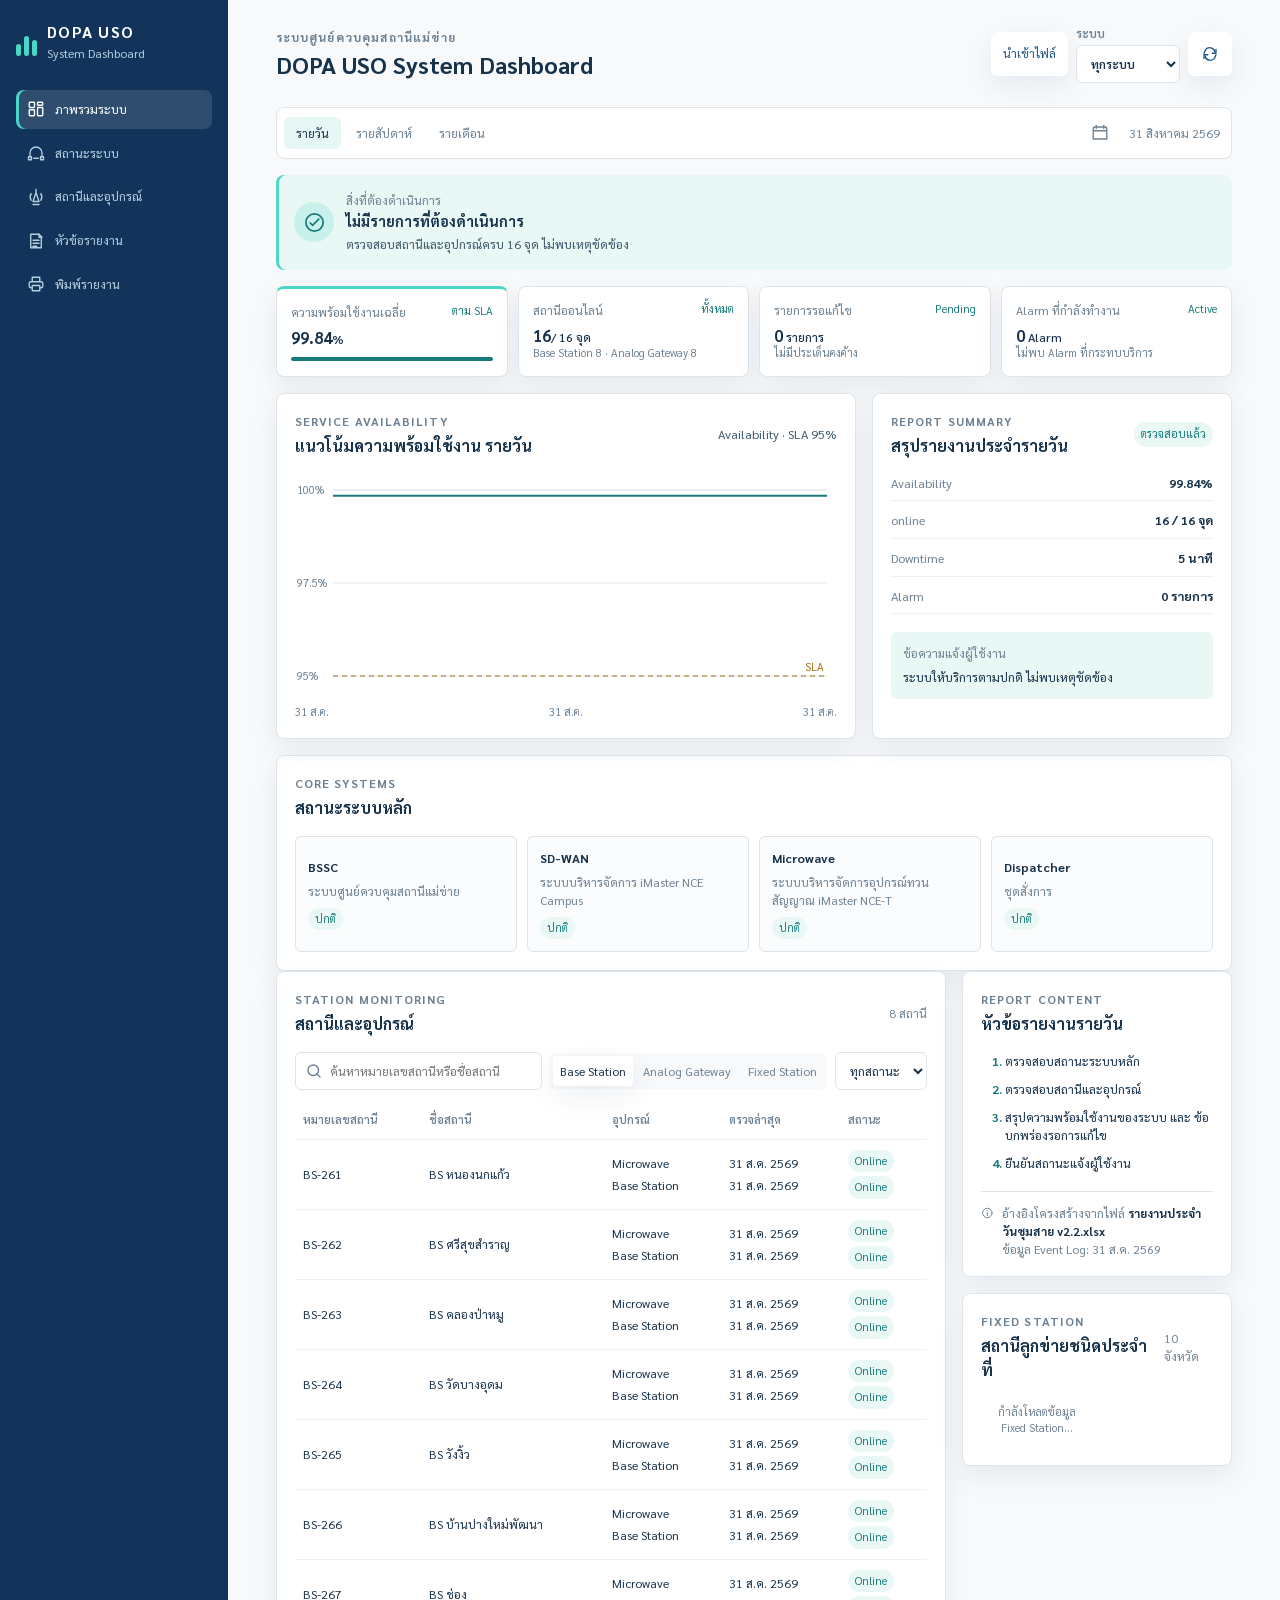
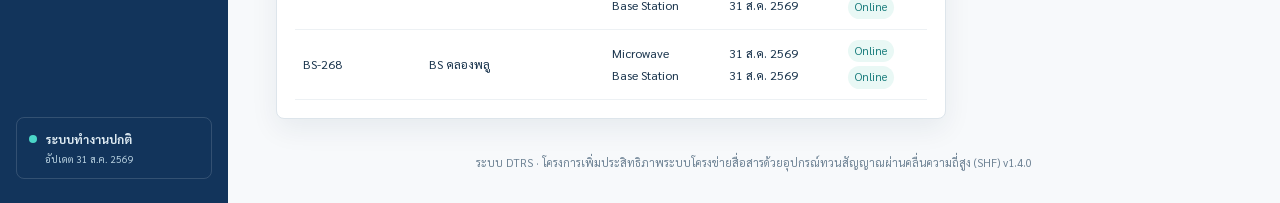
==== commit cb863ead: "Rename station code labels" ====
--- a/index.html
+++ b/index.html
@@ -253,7 +253,7 @@
                 <circle cx="11" cy="11" r="7" />
                 <path d="m20 20-4-4" />
               </svg>
-              <input id="station-search" type="search" placeholder="ค้นหารหัสหรือชื่อสถานี" autocomplete="off" />
+              <input id="station-search" type="search" placeholder="ค้นหาหมายเลขสถานีหรือชื่อสถานี" autocomplete="off" />
             </label>
             <div class="station-toggle" role="group" aria-label="ประเภทสถานี">
               <button type="button" class="station-type active" data-type="base">Base Station</button>
@@ -273,7 +273,7 @@
             <table>
               <thead>
                 <tr>
-                  <th>รหัส</th>
+                  <th>หมายเลขสถานี</th>
                   <th>ชื่อสถานี</th>
                   <th>อุปกรณ์</th>
                   <th>ตรวจล่าสุด</th>
@@ -314,7 +314,7 @@
         </div>
         <div class="table-wrap">
           <table>
-            <thead><tr><th>รหัส</th><th>ชื่อสถานี</th><th>อุปกรณ์</th><th>ตรวจล่าสุด</th><th>สถานะ</th></tr></thead>
+            <thead><tr><th>หมายเลขสถานี</th><th>ชื่อสถานี</th><th>อุปกรณ์</th><th>ตรวจล่าสุด</th><th>สถานะ</th></tr></thead>
             <tbody id="print-base-rows"></tbody>
           </table>
         </div>
@@ -348,7 +348,7 @@
             </div>
             <div class="table-wrap">
               <table>
-                <thead><tr><th>รหัส</th><th>ชื่อสถานี</th><th>อุปกรณ์</th><th>ตรวจล่าสุด</th><th>สถานะ</th></tr></thead>
+                <thead><tr><th>หมายเลขสถานี</th><th>ชื่อสถานี</th><th>อุปกรณ์</th><th>ตรวจล่าสุด</th><th>สถานะ</th></tr></thead>
                 <tbody id="print-gateway-rows"></tbody>
               </table>
             </div>
--- a/fixed-station.css
+++ b/fixed-station.css
@@ -1,5 +1,5 @@
 .lower-grid {
-  grid-template-columns: minmax(0, 1.8fr) minmax(300px, .7fr);
+  grid-template-columns: minmax(0, 2.15fr) minmax(270px, .65fr);
   align-items: start;
 }
 
@@ -20,7 +20,8 @@
 }
 
 .search-field {
-  min-width: 170px;
+  min-width: 150px;
+  flex: 1 1 220px;
 }
 
 .station-toggle {
@@ -29,33 +30,57 @@
 
 .station-type {
   white-space: nowrap;
-  padding-inline: 8px;
+  padding-inline: 7px;
 }
 
 #stations.fixed-mode .table-wrap {
-  overflow-x: auto;
+  width: 100%;
+  overflow-x: hidden;
 }
 
 #stations.fixed-mode table {
-  min-width: 760px;
-  table-layout: auto;
+  width: 100%;
+  min-width: 0;
+  table-layout: fixed;
 }
 
 #stations.fixed-mode th,
 #stations.fixed-mode td {
+  padding: 9px 6px;
   white-space: normal;
+  overflow-wrap: anywhere;
   vertical-align: middle;
 }
 
-#stations.fixed-mode th:first-child,
-#stations.fixed-mode td:first-child {
-  width: 82px;
+#stations.fixed-mode th:nth-child(1),
+#stations.fixed-mode td:nth-child(1) {
+  width: 9%;
   white-space: nowrap;
 }
 
-#stations.fixed-mode th:last-child,
-#stations.fixed-mode td:last-child {
-  width: 82px;
+#stations.fixed-mode th:nth-child(2),
+#stations.fixed-mode td:nth-child(2) {
+  width: 27%;
+}
+
+#stations.fixed-mode th:nth-child(3),
+#stations.fixed-mode td:nth-child(3) {
+  width: 18%;
+}
+
+#stations.fixed-mode th:nth-child(4),
+#stations.fixed-mode td:nth-child(4) {
+  width: 17%;
+}
+
+#stations.fixed-mode th:nth-child(5),
+#stations.fixed-mode td:nth-child(5) {
+  width: 18%;
+}
+
+#stations.fixed-mode th:nth-child(6),
+#stations.fixed-mode td:nth-child(6) {
+  width: 11%;
   white-space: nowrap;
 }
 
@@ -67,7 +92,6 @@
   display: grid;
   grid-template-columns: repeat(2, minmax(0, 1fr));
   gap: 7px;
-  margin-bottom: 12px;
 }
 
 .fixed-province-tab {
@@ -80,13 +104,20 @@
   color: var(--text-tertiary);
   background: var(--surface-raised);
   text-align: left;
-}
-
-.fixed-province-tab:hover,
+  cursor: pointer;
+}
+
+.fixed-province-tab:hover {
+  color: var(--text-secondary);
+  border-color: #8eddd4;
+  background: #f1fbfa;
+}
+
 .fixed-province-tab.active {
   color: var(--text-secondary);
   border-color: var(--accent);
   background: #e7f7f5;
+  box-shadow: inset 0 0 0 1px rgba(23, 123, 123, .08);
 }
 
 .fixed-province-tab span {
@@ -100,61 +131,12 @@
 .fixed-province-tab small {
   color: var(--text-tertiary);
   font-size: 9px;
-}
-
-.fixed-province-summary {
-  display: flex;
-  justify-content: space-between;
-  gap: 8px;
-  margin-bottom: 8px;
-  color: var(--text-tertiary);
-  font-size: 10px;
-}
-
-.fixed-province-summary strong {
-  color: var(--text-secondary);
-  font-size: 12px;
-}
-
-.fixed-province-table-wrap {
-  overflow-x: auto;
-  border: 1px solid var(--border);
-  border-radius: var(--radius-sm);
-}
-
-.fixed-province-table {
-  width: 100%;
-  min-width: 0;
-  table-layout: fixed;
-  font-size: 10px;
-}
-
-.fixed-province-table th,
-.fixed-province-table td {
-  padding: 6px 4px;
-  white-space: normal;
-  vertical-align: top;
-}
-
-.fixed-province-table th:nth-child(1),
-.fixed-province-table td:nth-child(1) {
-  width: 42px;
-}
-
-.fixed-province-table th:nth-child(2),
-.fixed-province-table td:nth-child(2) {
-  width: 28%;
-}
-
-.fixed-province-table th:nth-child(5),
-.fixed-province-table td:nth-child(5) {
-  width: 62px;
-}
-
-.fixed-province-table .status-online,
-.fixed-province-table .status-down {
-  font-size: 9px;
-  padding: 2px 5px;
+  line-height: 1.35;
+}
+
+.fixed-province-tab .fixed-province-online {
+  color: var(--accent-dark);
+  font-weight: 600;
 }
 
 .fixed-empty {
@@ -165,6 +147,222 @@
   text-align: center;
 }
 
+.print-page-four {
+  display: none;
+}
+
+/* Report dates are shown in the report content area, not below the project title. */
+.print-header .print-period-label,
+.print-header [id^="print-period-label"] {
+  display: none !important;
+}
+
+.print-fixed-report-date {
+  color: #6c8193;
+  font-size: 10px;
+  white-space: nowrap;
+}
+
+.print-fixed-report-date strong {
+  color: #17324b;
+  font-size: 11px;
+  font-weight: 700;
+}
+
+.preview-fixed-page .print-header {
+  display: flex !important;
+  align-items: center;
+  justify-content: space-between;
+  gap: 10px;
+  padding-bottom: 6px;
+  margin-bottom: 10px;
+  border-bottom: 1.5px solid #cbd6de;
+}
+
+.preview-fixed-page .print-logo-box {
+  flex: 0 0 108px;
+  display: flex;
+  align-items: center;
+  justify-content: center;
+}
+
+.preview-fixed-page .print-logo-nbtc {
+  max-width: 60px;
+  max-height: 60px;
+  object-fit: contain;
+}
+
+.preview-fixed-page .print-logo-forth {
+  max-width: 112px;
+  max-height: 54px;
+  object-fit: contain;
+}
+
+.preview-fixed-page .print-header-center {
+  flex: 1;
+  text-align: center;
+}
+
+.preview-fixed-page .print-project-title {
+  color: #17324b;
+  font-size: 11.2px;
+  font-weight: 700;
+  line-height: 1.24;
+}
+
+.preview-fixed-page .print-project-name {
+  display: inline-block;
+  margin: 1px 0;
+  font-size: inherit;
+  font-weight: 800;
+  line-height: inherit;
+  white-space: nowrap;
+  letter-spacing: -.18px;
+}
+
+.preview-fixed-page .print-period-label {
+  margin-top: 3px;
+  color: #17324b;
+  font-size: 11.2px;
+  font-weight: 600;
+  line-height: 1.24;
+}
+
+.preview-fixed-page .print-fixed-title-row {
+  display: flex;
+  align-items: flex-end;
+  justify-content: space-between;
+  gap: 12px;
+  padding-bottom: 8px;
+  margin-bottom: 10px;
+  border-bottom: 1px solid #cbd6de;
+}
+
+.preview-fixed-page .print-fixed-title-row h2 {
+  margin: 0;
+  color: #17324b;
+  font-size: 15px;
+}
+
+.preview-fixed-page .print-fixed-subtitle {
+  margin: 3px 0 0;
+  color: #6c8193;
+  font-size: 10px;
+  font-weight: 600;
+}
+
+.preview-fixed-page .print-fixed-summary {
+  display: grid;
+  grid-template-columns: repeat(4, minmax(0, 1fr));
+  gap: 6px;
+  margin-bottom: 10px;
+}
+
+.preview-fixed-page .print-fixed-summary > div {
+  display: grid;
+  gap: 3px;
+  padding: 8px;
+  border: 1px solid #dde5eb;
+  border-radius: 7px;
+  background: #fff;
+}
+
+.preview-fixed-page .print-fixed-summary span {
+  color: #6c8193;
+  font-size: 9px;
+}
+
+.preview-fixed-page .print-fixed-summary strong {
+  color: #17324b;
+  font-size: 11px;
+}
+
+.preview-fixed-page .print-fixed-province-grid {
+  display: grid;
+  grid-template-columns: repeat(2, minmax(0, 1fr));
+  gap: 8px;
+}
+
+.preview-fixed-page .print-fixed-province-card {
+  padding: 9px 10px;
+  border: 1px solid #dde5eb;
+  border-radius: 7px;
+  background: #fff;
+}
+
+.preview-fixed-page .print-fixed-province-head,
+.preview-fixed-page .print-fixed-province-foot {
+  display: flex;
+  align-items: center;
+  justify-content: space-between;
+  gap: 8px;
+}
+
+.preview-fixed-page .print-fixed-province-head strong {
+  color: #17324b;
+  font-size: 11px;
+}
+
+.preview-fixed-page .print-fixed-province-head span {
+  color: #177b7b;
+  font-size: 9px;
+  font-weight: 700;
+}
+
+.preview-fixed-page .print-fixed-province-card p {
+  margin: 7px 0 5px;
+  color: #6c8193;
+  font-size: 8.5px;
+}
+
+.preview-fixed-page .print-fixed-progress {
+  height: 4px;
+  overflow: hidden;
+  margin-bottom: 6px;
+  border-radius: 4px;
+  background: #e6eef2;
+}
+
+.preview-fixed-page .print-fixed-progress i {
+  display: block;
+  height: 100%;
+  background: #177b7b;
+}
+
+.preview-fixed-page .print-fixed-province-foot {
+  color: #6c8193;
+  font-size: 8px;
+}
+
+.preview-fixed-page .print-fixed-province-foot .has-offline {
+  color: #b84a56;
+  font-weight: 600;
+}
+
+.preview-fixed-page .print-fixed-offline-list,
+.print-fixed-offline-list {
+  display: flex;
+  gap: 5px;
+  align-items: flex-start;
+  margin-top: 6px;
+  padding-top: 5px;
+  border-top: 1px dashed #efd0d4;
+  color: #7b5960;
+  font-size: 7.5px;
+  line-height: 1.3;
+}
+
+.preview-fixed-page .print-fixed-offline-list strong,
+.print-fixed-offline-list strong {
+  flex: 0 0 auto;
+  color: #b84a56;
+}
+
+.preview-fixed-page .print-fixed-offline-list span,
+.print-fixed-offline-list span {
+  min-width: 0;
+}
+
 @media (max-width: 1180px) {
   .lower-grid {
     grid-template-columns: minmax(0, 1fr);
@@ -185,8 +383,15 @@
 }
 
 @media (max-width: 760px) {
+  #stations.fixed-mode th,
+  #stations.fixed-mode td {
+    padding-inline: 4px;
+    font-size: 11px;
+  }
+
   .fixed-province-tabs {
     grid-template-columns: repeat(2, minmax(0, 1fr));
+    overflow-x: visible;
   }
 }
 
@@ -198,4 +403,148 @@
   .report-column {
     display: block !important;
   }
+
+  .print-page-four {
+    display: block !important;
+    break-before: page;
+    page-break-before: always;
+    min-height: 280mm;
+    padding-top: 4mm;
+  }
+
+  .print-fixed-page-frame {
+    min-height: 275mm;
+    padding: 7px 9px;
+    border: 1px solid #dde5eb;
+    border-radius: 7px;
+    background: #fff;
+  }
+
+  .print-fixed-title-row {
+    display: flex;
+    align-items: flex-end;
+    justify-content: space-between;
+    gap: 12px;
+    padding-bottom: 6px;
+    margin-bottom: 8px;
+    border-bottom: 1px solid #cbd6de;
+  }
+
+  .print-fixed-title-row h2 {
+    margin: 0;
+    color: #17324b;
+    font-size: 13px !important;
+    line-height: 1.2;
+  }
+
+  .print-fixed-subtitle {
+    margin: 2px 0 0;
+    color: #6c8193;
+    font-size: 8.5px;
+    font-weight: 600;
+    letter-spacing: .25px;
+  }
+
+  .print-fixed-report-date {
+    font-size: 8.5px;
+  }
+
+  .print-fixed-report-date strong {
+    font-size: 9px;
+  }
+
+  .print-fixed-summary {
+    display: grid;
+    grid-template-columns: repeat(4, minmax(0, 1fr));
+    gap: 6px;
+    margin-bottom: 10px;
+  }
+
+  .print-fixed-summary > div {
+    display: grid;
+    gap: 3px;
+    padding: 7px 8px;
+    border: 1px solid #dde5eb;
+    border-radius: 6px;
+    background: #fff;
+  }
+
+  .print-fixed-summary span {
+    color: #6c8193;
+    font-size: 8px;
+  }
+
+  .print-fixed-summary strong {
+    color: #17324b;
+    font-size: 11px;
+  }
+
+  .print-fixed-province-grid {
+    display: grid;
+    grid-template-columns: repeat(2, minmax(0, 1fr));
+    gap: 8px;
+  }
+
+  .print-fixed-province-card {
+    min-height: 34mm;
+    padding: 9px 10px;
+    border: 1px solid #dde5eb;
+    border-radius: 7px;
+    background: #fff;
+    break-inside: avoid;
+    page-break-inside: avoid;
+  }
+
+  .print-fixed-province-head,
+  .print-fixed-province-foot {
+    display: flex;
+    align-items: center;
+    justify-content: space-between;
+    gap: 8px;
+  }
+
+  .print-fixed-province-head strong {
+    color: #17324b;
+    font-size: 11px;
+  }
+
+  .print-fixed-province-head span {
+    color: #177b7b;
+    font-size: 9px;
+    font-weight: 700;
+  }
+
+  .print-fixed-province-card p {
+    margin: 7px 0 5px;
+    color: #6c8193;
+    font-size: 8.5px;
+  }
+
+  .print-fixed-province-card p strong {
+    color: #17324b;
+  }
+
+  .print-fixed-progress {
+    height: 4px;
+    overflow: hidden;
+    margin-bottom: 6px;
+    border-radius: 4px;
+    background: #e6eef2;
+  }
+
+  .print-fixed-progress i {
+    display: block;
+    height: 100%;
+    background: #177b7b;
+  }
+
+  .print-fixed-province-foot {
+    color: #6c8193;
+    font-size: 8px;
+  }
+
+  .print-fixed-province-foot .has-offline {
+    color: #b84a56;
+    font-weight: 600;
+  }
 }
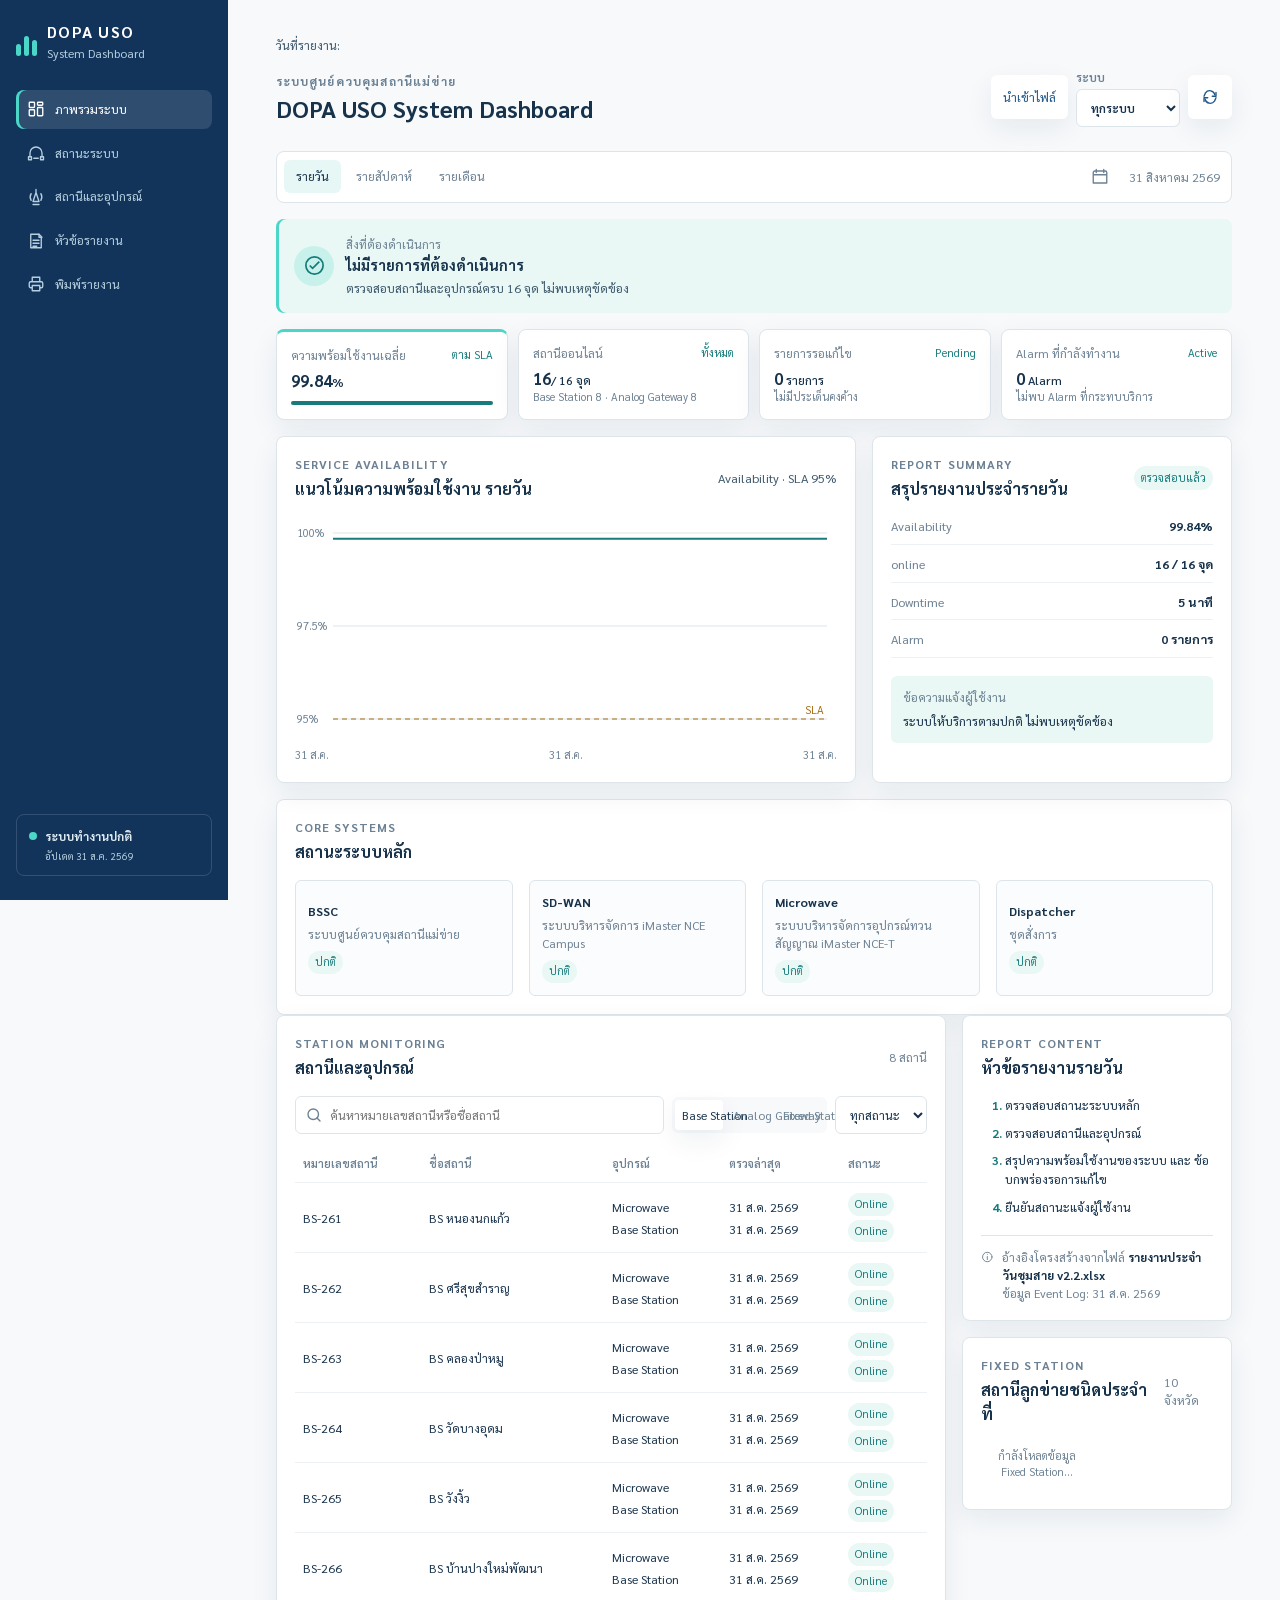
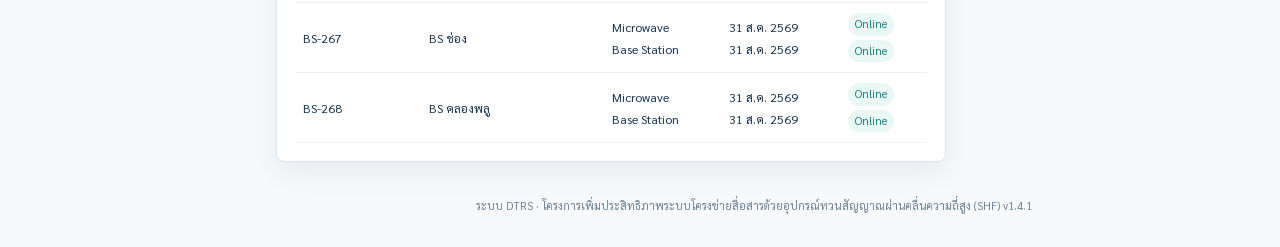
==== commit f4010039: "Add report date to print page 1" ====
--- a/index.html
+++ b/index.html
@@ -88,6 +88,9 @@
         <div class="print-logo-box">
           <img src="./logo/EX Forth.png" alt="Forth Corporation" class="print-logo-forth" />
         </div>
+      </div>
+      <div class="print-page1-date-row" aria-hidden="true">
+        <p class="print-overview-date">วันที่รายงาน: <strong id="print-page1-date"></strong></p>
       </div>
       <header class="topbar">
         <div>
@@ -466,6 +469,9 @@
               <img src="./logo/EX Forth.png" alt="Forth Corporation" style="max-width:112px;max-height:54px;object-fit:contain;" />
             </div>
           </div>
+          <div class="preview-page1-date-row">
+            <p class="print-overview-date">วันที่รายงาน: <strong id="print-page1-date-modal"></strong></p>
+          </div>
           <div class="preview-page1-content" id="preview-page1-content"></div>
         </div>
 
--- a/styles.css
+++ b/styles.css
@@ -67,8 +67,11 @@
 }
 
 .sidebar {
-  position: static;
-  overflow: visible;
+  position: sticky;
+  top: 0;
+  align-self: start;
+  height: 100vh;
+  overflow-y: auto;
   display: flex;
   flex-direction: column;
   gap: 28px;
@@ -743,7 +746,8 @@
 .system-grid {
   display: grid;
   grid-template-columns: repeat(4, minmax(0, 1fr));
-  gap: 10px;
+  gap: 16px;
+  margin-top: 16px;
 }
 
 .system-card {
@@ -800,7 +804,10 @@
 }
 
 .station-toggle {
-  display: flex;
+  display: grid;
+  grid-template-columns: repeat(3, minmax(0, 1fr));
+  flex: 1 1 0;
+  min-width: 0;
   gap: 3px;
   padding: 3px;
   border-radius: var(--radius-sm);
@@ -808,6 +815,7 @@
 }
 
 .station-type {
+  width: 100%;
   padding: 6px 8px;
   border-radius: 4px;
   color: var(--text-tertiary);
@@ -1010,10 +1018,10 @@
 }
 
 .print-image-block {
-  display: flex;
-  flex-direction: column;
-  align-items: center;
-  justify-content: center;
+  display: grid;
+  grid-template-rows: minmax(0, 1fr) auto;
+  align-items: stretch;
+  justify-items: stretch;
   min-height: 160px;
   border: 2px dashed #cbd5e1;
   border-radius: 10px;
@@ -1021,9 +1029,33 @@
   text-align: center;
   background: #f8fafc;
   cursor: pointer;
-  padding: 12px;
+  padding: 0;
+  overflow: hidden;
   transition: all 180ms ease;
   font: inherit;
+}
+
+.print-image-media {
+  display: flex;
+  align-items: center;
+  justify-content: center;
+  min-height: 0;
+  padding: 12px;
+  overflow: hidden;
+}
+
+.print-image-caption {
+  display: flex;
+  align-items: center;
+  justify-content: center;
+  min-height: 38px;
+  padding: 7px 10px;
+  border-top: 1px solid #e6edf2;
+  color: #17324b;
+  background: #fff;
+  font-size: 13px;
+  font-weight: 600;
+  text-align: center;
 }
 
 .print-image-block:hover {
@@ -1075,6 +1107,11 @@
   }
 
   .sidebar {
+    position: sticky;
+    top: 0;
+    z-index: 20;
+    height: auto;
+    overflow: visible;
     gap: 16px;
     padding: 14px 16px;
   }
@@ -1800,13 +1837,24 @@
 
   .print-image-block {
     display: grid !important;
-    place-items: center !important;
+    grid-template-rows: minmax(0, 1fr) auto !important;
+    align-items: stretch !important;
+    justify-items: stretch !important;
     min-height: 0 !important;
     height: 100% !important;
     border: 1px solid #dde5eb !important;
     border-radius: 5px !important;
     color: #6c8193 !important;
     background: #fff !important;
+    padding: 0 !important;
+    overflow: hidden !important;
+  }
+
+  .print-image-media {
+    display: flex !important;
+    align-items: center !important;
+    justify-content: center !important;
+    min-height: 0 !important;
     padding: 2px !important;
     overflow: hidden !important;
   }
@@ -1819,6 +1867,23 @@
     object-fit: contain !important;
     border-radius: 3px !important;
     image-rendering: auto !important;
+  }
+
+  .print-image-caption {
+    display: flex !important;
+    align-items: center !important;
+    justify-content: center !important;
+    min-height: 10mm !important;
+    padding: 2mm 3mm !important;
+    border-top: 1px solid #dde5eb !important;
+    color: #17324b !important;
+    background: #fff !important;
+    font-size: 9.5px !important;
+    font-weight: 700 !important;
+    line-height: 1.25 !important;
+    text-align: center !important;
+    visibility: visible !important;
+    opacity: 1 !important;
   }
 }
 /* On-Screen Image Preview Panel & Cards */
@@ -1934,18 +1999,30 @@
 }
 
 .preview-card-footer {
-  padding: 10px 14px;
+  position: relative;
+  min-height: 42px;
+  padding: 10px 92px 10px 14px;
   background: #ffffff;
   border-top: 1px solid #f0f4f8;
   display: flex;
   align-items: center;
-  justify-content: space-between;
+  justify-content: center;
+  text-align: center;
 }
 
 .preview-card-title {
+  width: 100%;
   font-size: 13px;
   font-weight: 600;
   color: #17324b;
+  text-align: center;
+}
+
+.preview-card-footer .preview-card-status {
+  position: absolute;
+  right: 14px;
+  top: 50%;
+  transform: translateY(-50%);
 }
 
 .preview-card-status {
--- a/fixed-station.css
+++ b/fixed-station.css
@@ -25,10 +25,14 @@
 }
 
 .station-toggle {
-  flex: 0 0 auto;
+  display: grid;
+  grid-template-columns: repeat(3, minmax(0, 1fr));
+  flex: 1 1 0;
+  min-width: 0;
 }
 
 .station-type {
+  width: 100%;
   white-space: nowrap;
   padding-inline: 7px;
 }
@@ -547,4 +551,4 @@
     color: #b84a56;
     font-weight: 600;
   }
-}+}
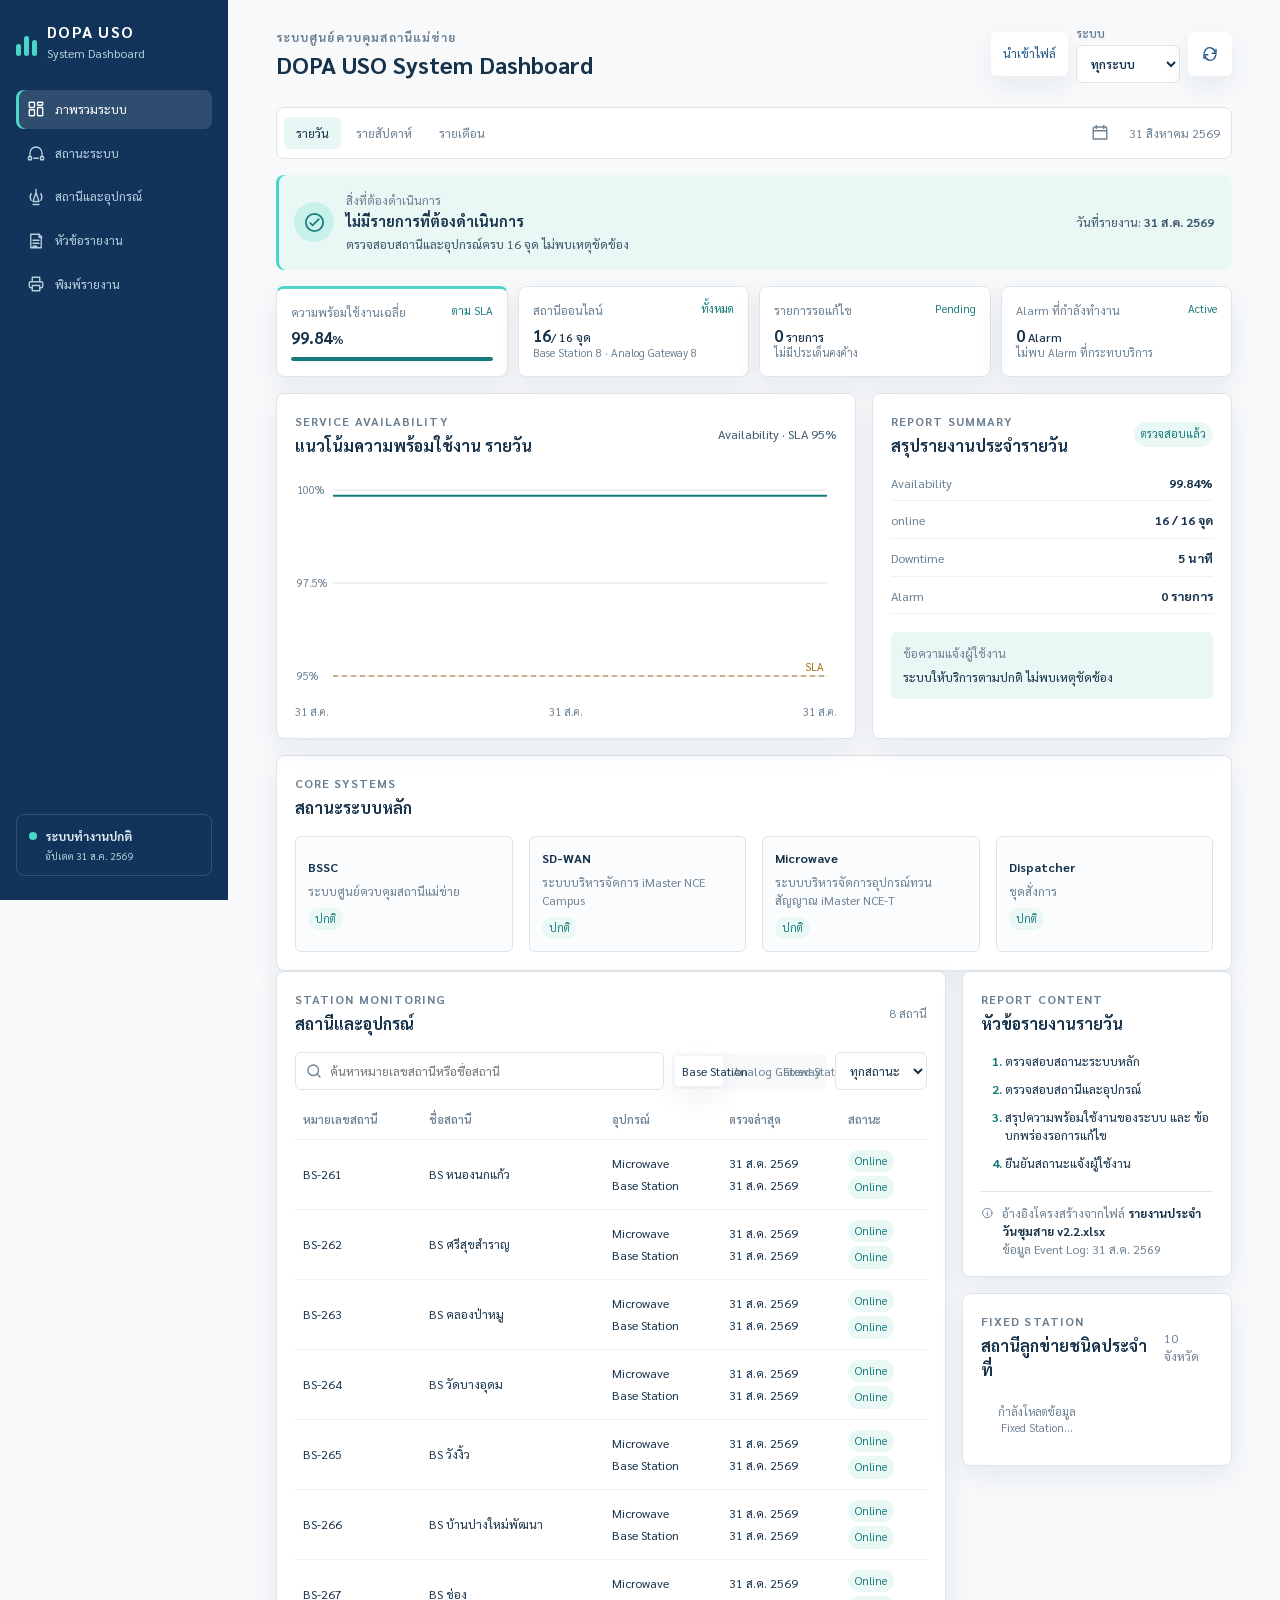
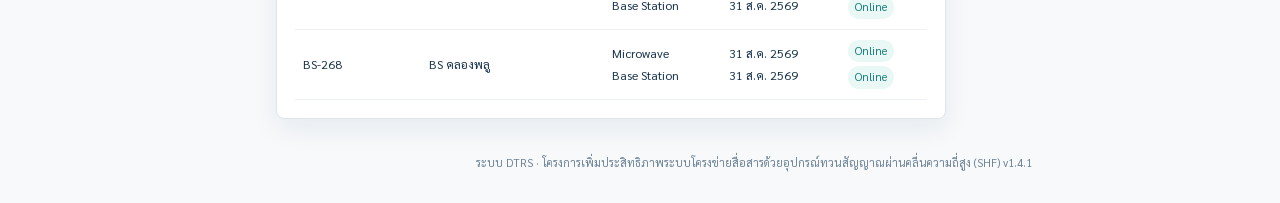
==== commit 5e30aa0f: "Move page 1 report date into action panel" ====
--- a/index.html
+++ b/index.html
@@ -88,9 +88,6 @@
         <div class="print-logo-box">
           <img src="./logo/EX Forth.png" alt="Forth Corporation" class="print-logo-forth" />
         </div>
-      </div>
-      <div class="print-page1-date-row" aria-hidden="true">
-        <p class="print-overview-date">วันที่รายงาน: <strong id="print-page1-date"></strong></p>
       </div>
       <header class="topbar">
         <div>
@@ -174,6 +171,9 @@
             <span id="overall-detail">ตรวจสอบสถานีและอุปกรณ์ครบ 16 จุด ไม่พบเหตุขัดข้อง</span>
           </div>
         </div>
+        <div class="print-action-date" aria-hidden="true">
+          <span>วันที่รายงาน:</span> <strong id="print-page1-date"></strong>
+        </div>
 
       </section>
 
@@ -469,9 +469,6 @@
               <img src="./logo/EX Forth.png" alt="Forth Corporation" style="max-width:112px;max-height:54px;object-fit:contain;" />
             </div>
           </div>
-          <div class="preview-page1-date-row">
-            <p class="print-overview-date">วันที่รายงาน: <strong id="print-page1-date-modal"></strong></p>
-          </div>
           <div class="preview-page1-content" id="preview-page1-content"></div>
         </div>
 
--- a/styles.css
+++ b/styles.css
@@ -1004,6 +1004,30 @@
   display: none;
 }
 
+.print-page1-date-row {
+  display: none;
+}
+
+.preview-page1-date-row {
+  display: flex;
+  justify-content: flex-end;
+  align-items: center;
+  padding-bottom: 8px;
+  margin: 0 0 10px;
+  border-bottom: 1px solid #cbd6de;
+}
+
+.preview-page1-date-row .print-overview-date {
+  margin: 0;
+  color: #6c8193;
+  font-size: 10px;
+  white-space: nowrap;
+}
+
+.preview-page1-date-row .print-overview-date strong {
+  color: #17324b;
+}
+
 .print-only-stations,
 .print-page-two,
 .print-page-three {
@@ -1293,6 +1317,26 @@
     padding-bottom: 6px;
     margin-bottom: 7px;
     border-bottom: 1.5px solid #cbd6de;
+  }
+
+  .print-page1-date-row {
+    display: flex !important;
+    justify-content: flex-end;
+    align-items: center;
+    padding-bottom: 5px;
+    margin-bottom: 5px;
+    border-bottom: 1px solid #cbd6de;
+  }
+
+  .print-page1-date-row .print-overview-date {
+    margin: 0 0 1px;
+    color: #6c8193;
+    font-size: 8.5px;
+    white-space: nowrap;
+  }
+
+  .print-page1-date-row .print-overview-date strong {
+    color: #17324b;
   }
 
   .print-logo-box {
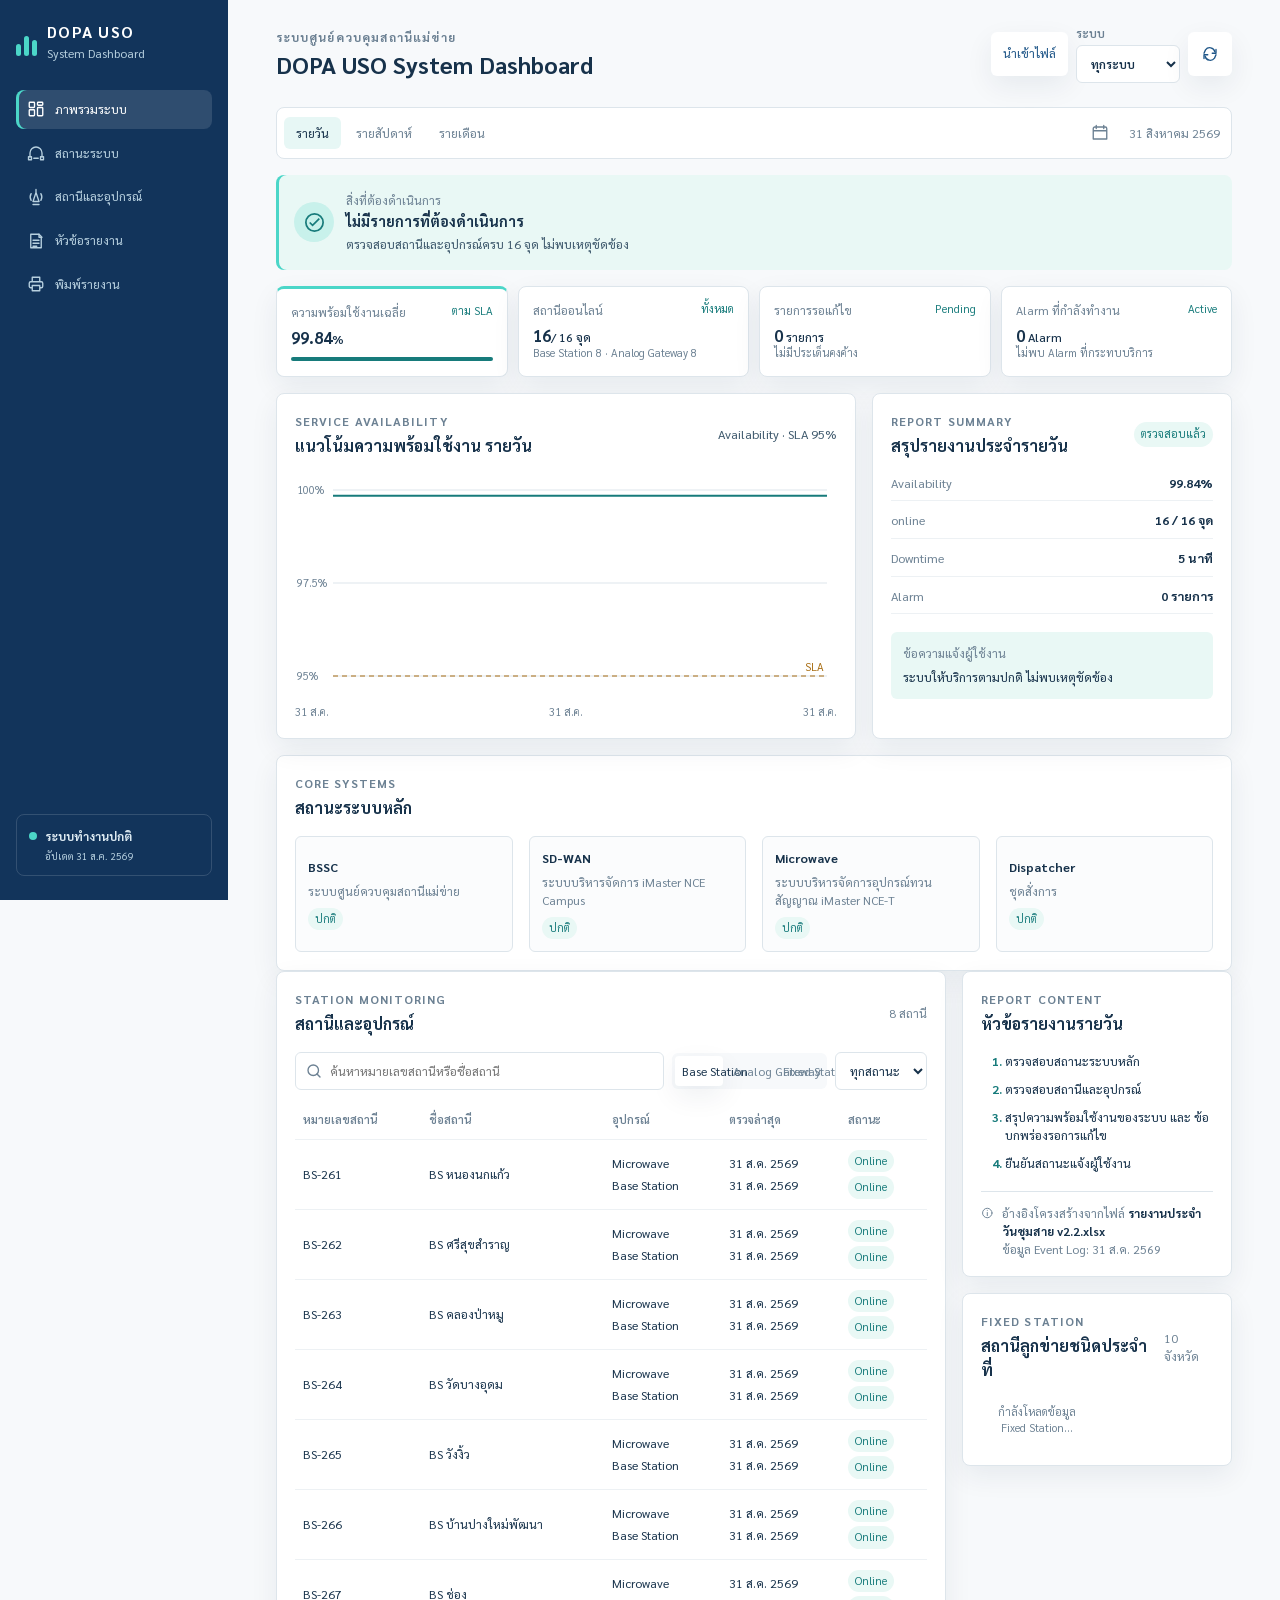
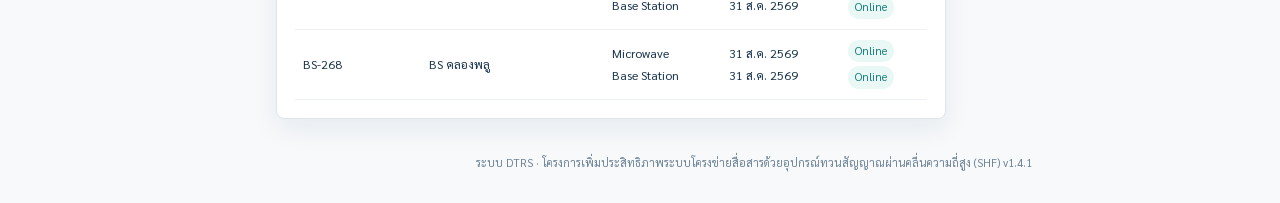
==== commit c957bb34: "Update index.html and Data file" ====
--- a/index.html
+++ b/index.html
@@ -266,7 +266,7 @@
               <span class="sr-only">กรองสถานะ</span>
               <select id="station-status" aria-label="กรองสถานะสถานี">
                 <option value="all">ทุกสถานะ</option>
-                <option value="online">Online</option>
+                <option value="Online">Online</option>
                 <option value="warning">Warning</option>
                 <option value="down">Down</option>
               </select>
--- a/styles.css
+++ b/styles.css
@@ -1004,29 +1004,6 @@
   display: none;
 }
 
-.print-page1-date-row {
-  display: none;
-}
-
-.preview-page1-date-row {
-  display: flex;
-  justify-content: flex-end;
-  align-items: center;
-  padding-bottom: 8px;
-  margin: 0 0 10px;
-  border-bottom: 1px solid #cbd6de;
-}
-
-.preview-page1-date-row .print-overview-date {
-  margin: 0;
-  color: #6c8193;
-  font-size: 10px;
-  white-space: nowrap;
-}
-
-.preview-page1-date-row .print-overview-date strong {
-  color: #17324b;
-}
 
 .print-only-stations,
 .print-page-two,
@@ -1319,25 +1296,6 @@
     border-bottom: 1.5px solid #cbd6de;
   }
 
-  .print-page1-date-row {
-    display: flex !important;
-    justify-content: flex-end;
-    align-items: center;
-    padding-bottom: 5px;
-    margin-bottom: 5px;
-    border-bottom: 1px solid #cbd6de;
-  }
-
-  .print-page1-date-row .print-overview-date {
-    margin: 0 0 1px;
-    color: #6c8193;
-    font-size: 8.5px;
-    white-space: nowrap;
-  }
-
-  .print-page1-date-row .print-overview-date strong {
-    color: #17324b;
-  }
 
   .print-logo-box {
     flex: 0 0 108px;
@@ -1401,6 +1359,28 @@
     box-shadow: none !important;
     border: 1px solid #cce8e2 !important;
     border-radius: 7px !important;
+  }
+
+  .action-center .action-copy {
+    flex: 1 1 auto;
+    min-width: 0;
+  }
+
+  .print-action-date {
+    display: block !important;
+    flex: 0 0 auto;
+    margin-left: auto;
+    padding-left: 10px;
+    color: #6c8193;
+    font-size: 8.5px;
+    white-space: nowrap;
+    text-align: right;
+  }
+
+  .print-action-date strong {
+    color: #17324b;
+    font-size: 8.5px;
+    font-weight: 700;
   }
 
   .action-icon {
@@ -2426,16 +2406,43 @@
   font-size: 9px;
 }
 
+.print-action-date {
+  display: none;
+}
+
 .preview-action-center {
-  display: grid;
-  gap: 2px;
+  display: flex;
+  align-items: center;
+  justify-content: space-between;
+  gap: 14px;
   padding: 8px 10px;
   border: 1px solid #cce8e2;
   border-radius: 8px;
   background: #e9f8f5;
 }
+
+.preview-action-copy {
+  display: grid;
+  gap: 2px;
+  min-width: 0;
+}
+
 .preview-action-center strong { color: #17324b; font-size: 12px; }
 .preview-action-center span { color: #3d586c; font-size: 10px; }
+
+.preview-action-date {
+  flex: 0 0 auto;
+  color: #6c8193;
+  font-size: 10px;
+  white-space: nowrap;
+  text-align: right;
+}
+
+.preview-action-date strong {
+  color: #17324b;
+  font-size: 10px;
+  font-weight: 700;
+}
 
 .preview-dashboard-grid {
   display: grid;
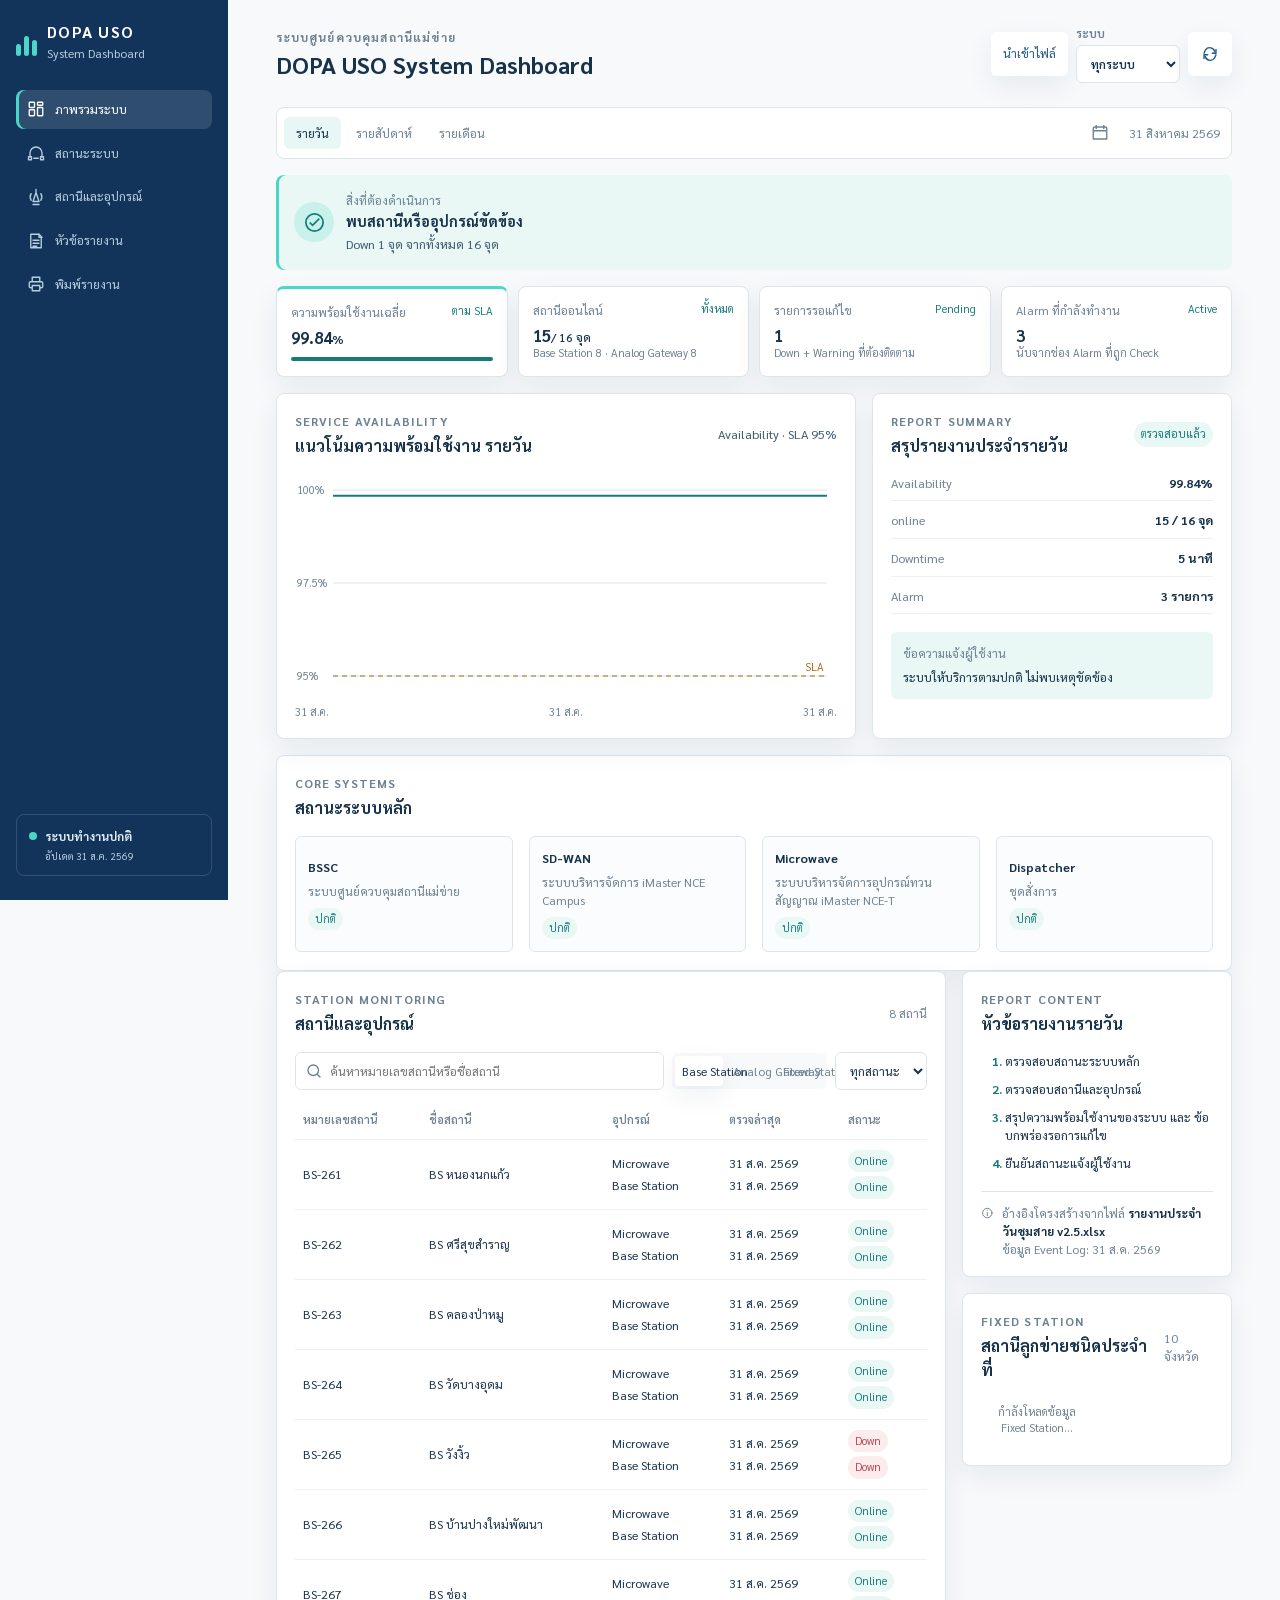
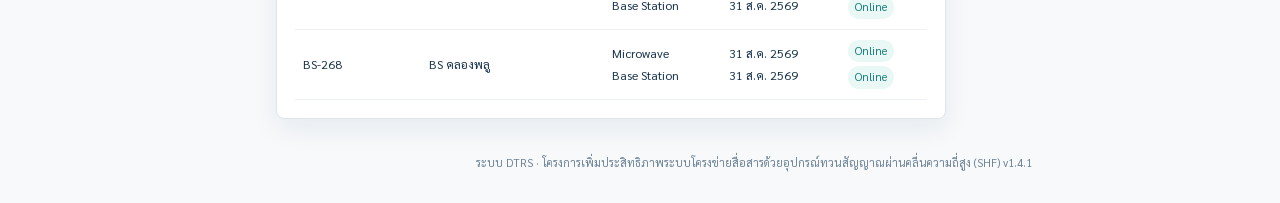
==== commit 95637564: "Bind pending and alarm KPI values" ====
--- a/index.html
+++ b/index.html
@@ -190,13 +190,13 @@
         </article>
         <article class="kpi-card">
           <div class="kpi-head"><span>รายการรอแก้ไข</span><em>Pending</em></div>
-          <strong>0<small> รายการ</small></strong>
-          <p>ไม่มีประเด็นคงค้าง</p>
+          <strong id="pending-kpi">0<small> รายการ</small></strong>
+          <p id="pending-kpi-note">ไม่มีประเด็นคงค้าง</p>
         </article>
         <article class="kpi-card">
           <div class="kpi-head"><span>Alarm ที่กำลังทำงาน</span><em>Active</em></div>
-          <strong>0<small> Alarm</small></strong>
-          <p>ไม่พบ Alarm ที่กระทบบริการ</p>
+          <strong id="active-alarm-kpi">0<small> Alarm</small></strong>
+          <p id="active-alarm-note">ไม่พบ Alarm ที่กระทบบริการ</p>
         </article>
       </section>
 
